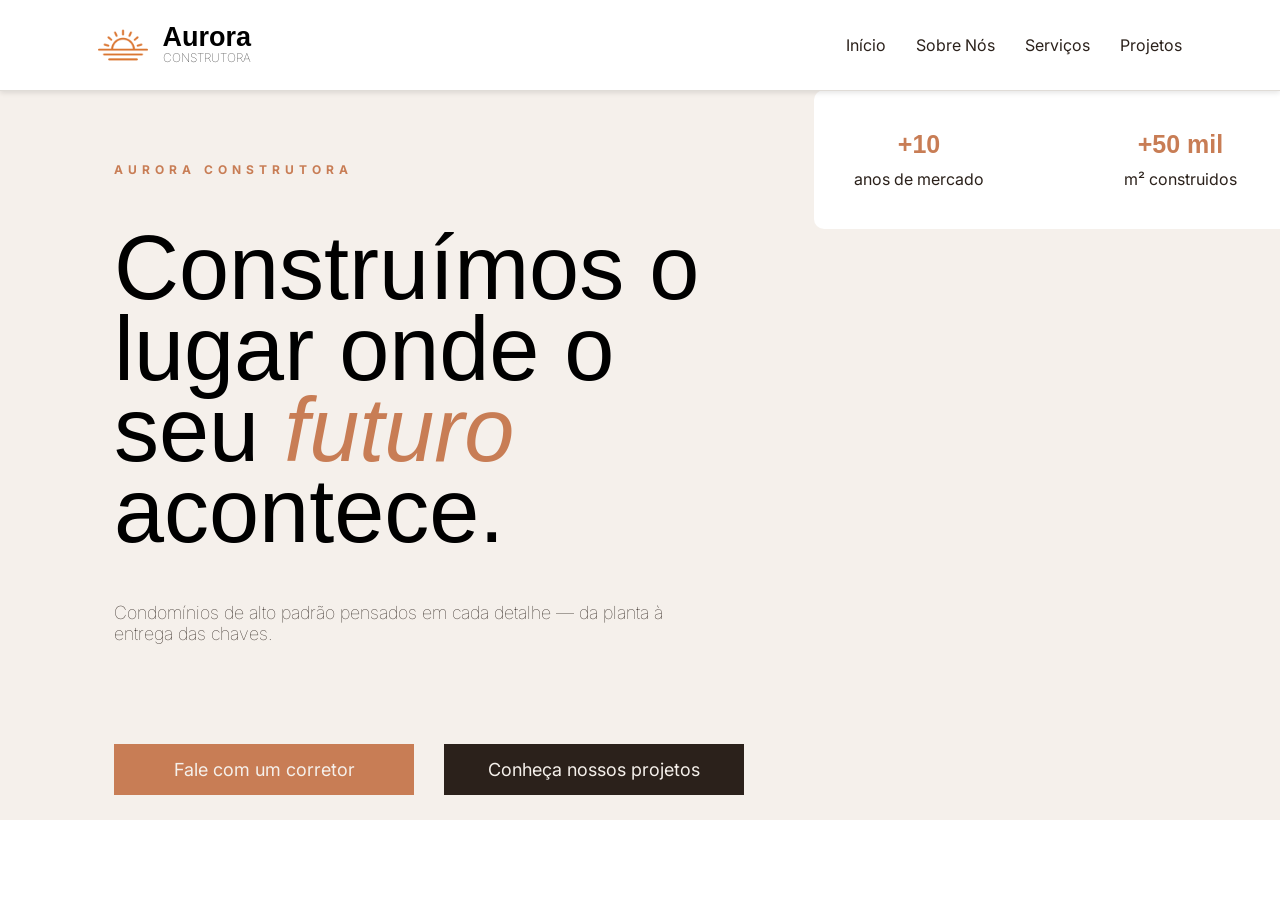
==== index.html @ 86f0eb33 "refazendo o site, o hero foi atualizado" ====
<!DOCTYPE html>
<html lang="pt-BR">
<head>
    <meta charset="UTF-8">
    <meta name="viewport" content="width=device-width, initial-scale=1.0">
    <link rel="preconnect" href="https://fonts.googleapis.com" />
    <link rel="preconnect" href="https://fonts.gstatic.com" crossorigin />
    <link href="https://fonts.googleapis.com/css2?family=Outfit:wght@300;400;500;600;700;800&family=Inter:wght@300;400;500;600&display=swap" rel="stylesheet" />
    <link rel="stylesheet" href="../style/index.css">
    <title>Aurora Construtora</title>
</head>
<body>
    <header>
        <div class="container">
            <div class="logo">
                <img src="../image/sunrise.png" alt="Logo da Aurora Construtora" />
                <h2 class="titulo-logo"> Aurora <br> <span class="construtora"> Construtora </span></h2>
            </div>
            <nav>
                <ul>
                    <li><a href="#hero">Início</a></li>
                    <li><a href="#sobre">Sobre Nós</a></li>
                    <li><a href="#servicos">Serviços</a></li>
                    <li><a href="#projetos">Projetos</a></li>
                </ul>
            </nav>
        </div>
    </header>
    
    <main>
        <section class="hero"  id="hero">
            <div class="container-conteudo">
                <div class="container-texto">
                    <small> aurora construtora </small>
                    <h1> Construímos o lugar onde o seu <span>futuro</span> acontece.</h1>
                    <p> Condomínios de alto padrão pensados em cada detalhe — da planta à entrega das chaves. </p>

                    <div class="container-bnts">
                        <button class="btn-contato"> <a href="#contato"> Fale com um corretor </a> </button>
                        <button class="btn-projetos"> <a href="#projetos"> Conheça nossos projetos </a></button>
                    </div>
                </div>
            </div>

            <div  class="container-img">
                <div class="foto-hero">
                    <img src="https://images.unsplash.com/photo-1745761320791-5ae142edee8c?w=1800&q=85&auto=format&fit=crop" alt="">
                </div>
                <div class="container-card"> 
                        <div class="card">
                            <h2> +10 </h2>
                            <p> anos de mercado</p>
                        </div>
                        <div class="card">
                            <h2> +50 mil </h2>
                            <p> m² construidos </p>
                        </div>
                        <div class="card">
                            <h2> 100% </h2>
                            <p> clientes satisfeitos </p>
                        </div>
                </div>
            </div>
        </section>

        
    </main>
</body>
</html>
---- style/index.css ----
/* const images = {
  hero: 'https://images.unsplash.com/photo-1745761320791-5ae142edee8c?w=1800&q=85&auto=format&fit=crop',
  about: 'https://images.unsplash.com/photo-1691425700585-c108acad6467?w=1000&q=85&auto=format&fit=crop',
  projectOne: 'https://images.unsplash.com/photo-1759671953272-a4719ca32266?w=1200&q=85&auto=format&fit=crop',
  projectTwo: 'https://images.unsplash.com/photo-1759355787121-eaef014a501d?w=1200&q=85&auto=format&fit=crop',
} */


:root{
    --bg-color: #FFFFFF;
    --light-brown: #F5F0EB;
    --contrast-color: #C87D55;
    --dark-brown: #2B211B;
    --gray-color: #E0DCD7;
    --font-playfair: 'Playfair Display', Georgia, sans-serif;
    --font-inter: 'Inter', Arial, sans-serif;
}

/* === Reset === */

 * {
    margin: 0;
    padding: 0;
    box-sizing: border-box;
}

html {
    scroll-behavior: smooth;
}

body {
    min-height: 100vh;
    background: var(--bg-color);
    overflow-x: hidden;
}

img {
    display: block;
    max-width: 100%;
}

button,
a {
    -webkit-tap-highlight-color: transparent;
}

/* Header */

header {
    position: fixed;
    top: 0;
    left: 0;
    width: 100%;
    z-index: 1000;
    padding: 10px;
    border-bottom: 1px solid var(--gray-color);
    background-color: var(--bg-color);
    box-shadow: 0px 2px 5px rgba(0, 0, 0, 0.1);
}

.container {
    display: flex;
    justify-content: space-around;
    align-items: center;
    max-width: 1200px;
    margin: 0 auto;
    padding: 10px;
    gap: 500px;
}

.logo {
    display: flex;
    gap: 15px;
    align-items: center;
    text-align: center;
    line-height: 0.6;
}

.titulo-logo {
    font-family: var(--font-playfair);
    font-size: 27px;
}

.construtora {
    text-transform: uppercase;
    font-weight: 100;
    font-size: 12px;
    font-family: var(--font-inter);
}

.logo img {
    height: 50px;
    filter: brightness(0) saturate(100%) invert(58%) sepia(21%) saturate(1915%) hue-rotate(338deg) brightness(91%) contrast(87%);
}

.container nav ul {
    display: flex;
    list-style: none;
    gap: 30px;
}

.container nav ul li a {
    text-decoration: none;
    color: var(--dark-brown);
    font-family: var(--font-inter);
    font-size: 16px;
    transition: color 0.3s ease;
}

.container nav ul li a:hover {
    color: var(--contrast-color);
}

/* === Seção: Hero === */

.hero{
    margin: 20px auto;
    max-height: 800px;
    padding: clamp(50px, 7vw, 90px) clamp(20px, 5vw, 70px);
    display: grid;
    grid-template-columns: repeat(2,1fr);
    background: var(--light-brown);
}

.container-conteudo{
    margin: 50px;
    padding: auto;
}

.container-texto small{
    text-transform: uppercase;
    color: #C87D55;
    font-family: var(--font-inter);
    letter-spacing: 5px;
    font-size: 12px;
    font-weight: bold;
}

.container-texto h1{
    font-family: var(--font-playfair);
    font-size: 90px;
    font-weight: lighter;
    line-height: 0.9;
    margin-top: 50px;
}

.container-texto span{
    color: var(--contrast-color);
    font-style: italic;
}

.container-texto p{
    font-family: var(--font-inter);
    color: #2B211B;
    font-size: 18px;
    font-weight: lighter;
    width: 600px;
    margin-top: 50px;
}

.container-bnts{
    margin-top: 100px;
    display: flex;
    gap: 30px;
}

.container-bnts a{
    text-decoration: none;
    color: var(--light-brown);
}

.container-bnts .btn-contato{
    background: var(--contrast-color);
    border: none;
    width: 300px;
    padding: 15px;
    font-family: var(--font-inter);
    font-size: 18px;
    transition: transform 0.3s ease, background 0.3s ease;
}

.container-bnts .btn-projetos{
    background: #2B211B;
    border: none;
    width: 300px;
    padding: 15px;
    font-family: var(--font-inter);
    font-size: 18px;
    transition: transform 0.3s ease, background 0.3s ease;
}

.btn-contato:hover,
.btn-projetos:hover{
    cursor: pointer;
    transform: translateY(-5px);
    background: #915a3d;
}

.foto-hero img{
    border-radius: 10px;
}

.container-card{
    position: relative;
    bottom: 20px;
    margin-left: 20px;
    display: flex;
    gap: 100px;
    padding: 20px;
    background: var(--bg-color);
    text-align: center;
    width: 800px;
    border-radius: 10px;
}

.container-card .card{
    padding: 20px;
}

.container-card .card h2{
    color: var(--contrast-color);
    font-family: var(--font-playfair);
    font-size: 25px;
}

.container-card .card p{
    color: var(--dark-brown);
    font-family: var(--font-inter);
    font-size: 16px;
    margin-top: 10px;
}
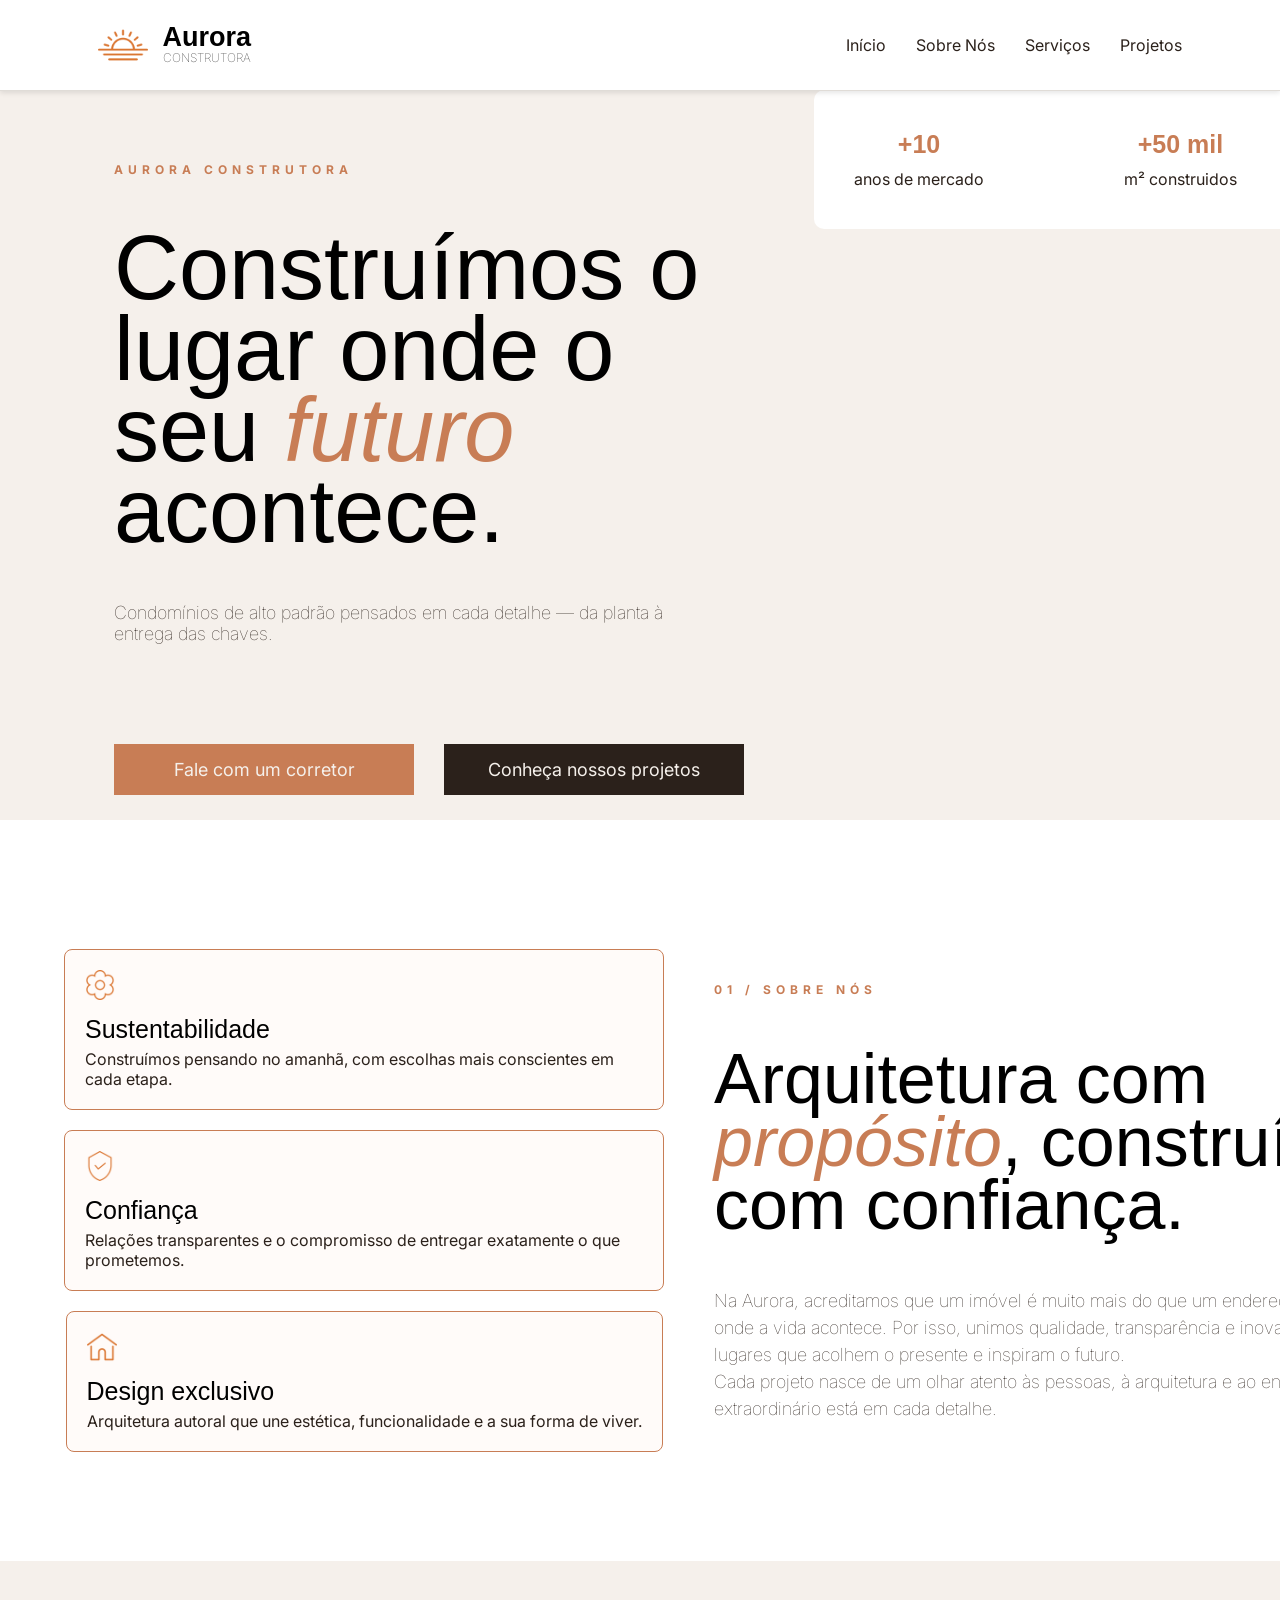
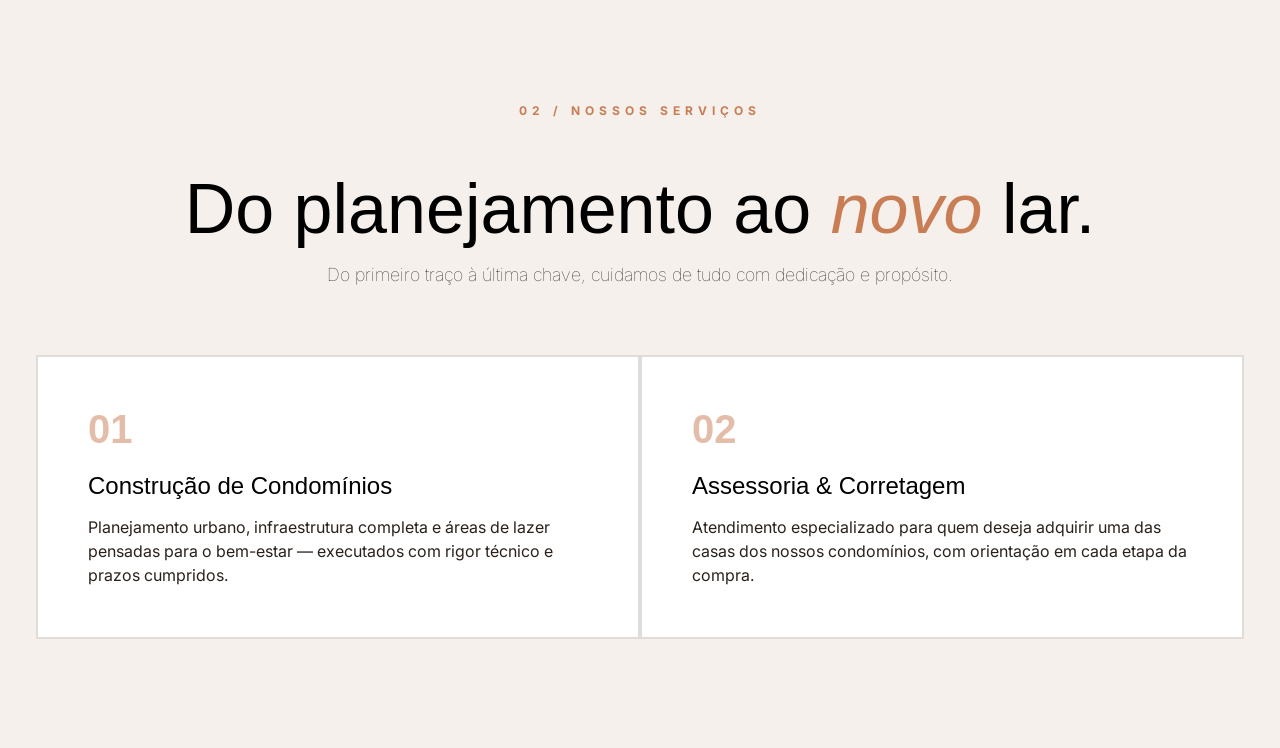
==== commit 63de8143: "sobre nós e nossos serviços finalizado" ====
--- a/index.html
+++ b/index.html
@@ -47,23 +47,75 @@
                     <img src="https://images.unsplash.com/photo-1745761320791-5ae142edee8c?w=1800&q=85&auto=format&fit=crop" alt="">
                 </div>
                 <div class="container-card"> 
-                        <div class="card">
+                        <article class="card">
                             <h2> +10 </h2>
                             <p> anos de mercado</p>
-                        </div>
-                        <div class="card">
+                        </article>
+                        <article class="card">
                             <h2> +50 mil </h2>
                             <p> m² construidos </p>
-                        </div>
-                        <div class="card">
+                        </article>
+                        <article class="card">
                             <h2> 100% </h2>
                             <p> clientes satisfeitos </p>
-                        </div>
+                        </article>
                 </div>
             </div>
         </section>
 
-        
+        <section class="sobre" id="sobre">
+                <div class="container-valores">
+                    <article class="valor">
+                        <img src="./image/flower.png" alt="Icone de Folha">
+                        <h1> Sustentabilidade </h1>
+                        <p> Construímos pensando no amanhã, com escolhas mais conscientes em cada etapa. </p>
+                    </article>
+                    <article class="valor">
+                        <img src="./image/security.png" alt="Icone de Escudo de segurança">
+                        <h1> Confiança </h1>
+                        <p> Relações transparentes e o compromisso de entregar exatamente o que prometemos. </p>
+                    </article>
+                    <article class="valor">
+                        <img src="./image/home.png" alt="Icone de Casa">
+                        <h1> Design exclusivo </h1>
+                        <p> Arquitetura autoral que une estética, funcionalidade e a sua forma de viver. </p>
+                    </article>
+                </div>
+
+                <div class="container-texto1">
+                    <small> 01 / Sobre nós </small>
+                    <h1> Arquitetura com <span> propósito</span>, construída com confiança. </h1>
+                    <p> Na Aurora, acreditamos que um imóvel é muito mais do que um endereço. É o cenário onde a vida acontece. Por isso, unimos qualidade, transparência e inovação para criar lugares que acolhem o presente e inspiram o futuro.
+                    <br>
+                    Cada projeto nasce de um olhar atento às pessoas, à arquitetura e ao entorno. Porque o extraordinário está em cada detalhe.</p>
+                </div>
+        </section>
+
+        <section class="servicos" id="servicos">
+            <div class="container-texto2">
+                <small> 02 / Nossos Serviços </small>
+                <h1> Do planejamento ao <span>novo</span> lar. </h1>
+                <p> Do primeiro traço à última chave, cuidamos de tudo com dedicação e propósito. </p>
+            </div>
+
+            <div class="container-servicos">
+                    <article class="servico">
+                        <h1> 01 </h1>
+                        <h2> Construção de Condomínios </h2>
+                        <p> Planejamento urbano, infraestrutura completa e áreas de lazer pensadas para o bem-estar — executados com rigor técnico e prazos cumpridos. </p>
+                    </article>
+                    <article class="servico">
+                        <h1> 02 </h1>
+                        <h2> Assessoria & Corretagem </h2>
+                        <p> Atendimento especializado para quem deseja adquirir uma das casas dos nossos condomínios, com orientação em cada etapa da compra. </p>
+                    </article>
+                </div>
+        </section>
+
+        <section class="projetos" id="projetos">
+            
+
+        </section>
     </main>
 </body>
 </html>
--- a/style/index.css
+++ b/style/index.css
@@ -228,4 +228,172 @@
     font-family: var(--font-inter);
     font-size: 16px;
     margin-top: 10px;
+}
+
+/* === Seção: Sobre nós === */
+
+.sobre{
+    margin: 0px auto;
+    max-height: 800px;
+    padding: clamp(50px, 7vw, 90px) clamp(20px, 5vw, 70px);
+    display: grid;
+    grid-template-columns: repeat(2,1fr);
+    background: var(--bg-color);
+}
+
+.container-valores{
+    display: flex;
+    flex-direction: column;
+    gap: 20px;
+    width: 600px;
+    align-items: center;
+    margin: auto;
+}
+
+.container-valores img{
+    width: 30px;
+    height: auto;
+    margin-bottom: 15px;
+    filter: brightness(0) saturate(100%) invert(58%) sepia(21%) saturate(1915%) hue-rotate(338deg) brightness(91%) contrast(87%);
+}
+
+.container-valores .valor{
+    background: #fffbf9;
+    border: 1px solid var(--contrast-color);
+    padding: 20px;
+    border-radius: 8px;
+    transition: transform 0.3s ease, box-shadow 0.3s ease;
+}
+
+.valor h1{
+    font-family: var(--font-playfair);
+    font-weight: lighter;
+    font-size: 25px;
+}
+
+.valor p{
+    font-family: var(--font-inter);
+    color: #2B211B;
+    margin-top: 5px;
+}
+
+.valor:hover{
+    cursor: pointer;
+    transform: translateX(5px);
+    box-shadow: 0px 2px 10px rgba(0, 0, 0, 0.1);
+}
+
+.container-texto1{
+    margin: 50px;
+    padding: auto;
+}
+
+.container-texto1 small{
+    text-transform: uppercase;
+    color: #C87D55;
+    font-family: var(--font-inter);
+    letter-spacing: 5px;
+    font-size: 12px;
+    font-weight: bold;
+}
+
+.container-texto1 h1{
+    font-family: var(--font-playfair);
+    font-size: 70px;
+    font-weight: lighter;
+    line-height: 0.9;
+    margin-top: 50px;
+}
+
+.container-texto1 span{
+    color: var(--contrast-color);
+    font-style: italic;
+}
+
+.container-texto1 p{
+    font-family: var(--font-inter);
+    color: #2B211B;
+    font-size: 18px;
+    font-weight: lighter;
+    width: 700px;
+    margin-top: 50px;
+    line-height: 1.5;
+}
+
+/* === Seção: Nossos Serviços === */
+
+.servicos{
+    margin: 0px auto;
+    max-height: 800px;
+    padding: clamp(50px, 7vw, 90px) clamp(20px, 5vw, 70px);
+    background: var(--light-brown);
+}
+
+.container-texto2{
+    margin: 50px;
+    padding: auto;
+    text-align: center;
+}
+
+.container-texto2 small{
+    text-transform: uppercase;
+    color: #C87D55;
+    font-family: var(--font-inter);
+    letter-spacing: 5px;
+    font-size: 12px;
+    font-weight: bold;
+}
+
+.container-texto2 h1{
+    font-family: var(--font-playfair);
+    font-size: 70px;
+    font-weight: lighter;
+    margin-top: 50px;
+}
+
+.container-texto2 span{
+    color: var(--contrast-color);
+    font-style: italic;
+}
+
+.container-texto2 p{
+    font-family: var(--font-inter);
+    color: #2B211B;
+    font-size: 18px;
+    font-weight: lighter;
+    margin-top: 15px;
+}
+
+.container-servicos{
+    padding: 20px;
+    display: flex;
+    justify-content: center;
+}
+
+.servico{
+    background: var(--bg-color);
+    padding: 50px;
+    border: 2px solid var(--gray-color);
+    width: 700px;
+}
+
+.servico h1{
+    font-family: var(--font-playfair);
+    color: #C87D55;
+    opacity: 0.5;
+    margin-bottom: 20px;
+    font-size: 40px;
+}
+
+.servico h2{
+    font-family: var(--font-playfair);
+    font-weight: lighter;
+    margin-bottom: 15px;
+}
+
+.servico p{
+    font-family: var(--font-inter);
+    color: #2B211B;
+    width: 500px;
+    line-height: 1.5;
 }
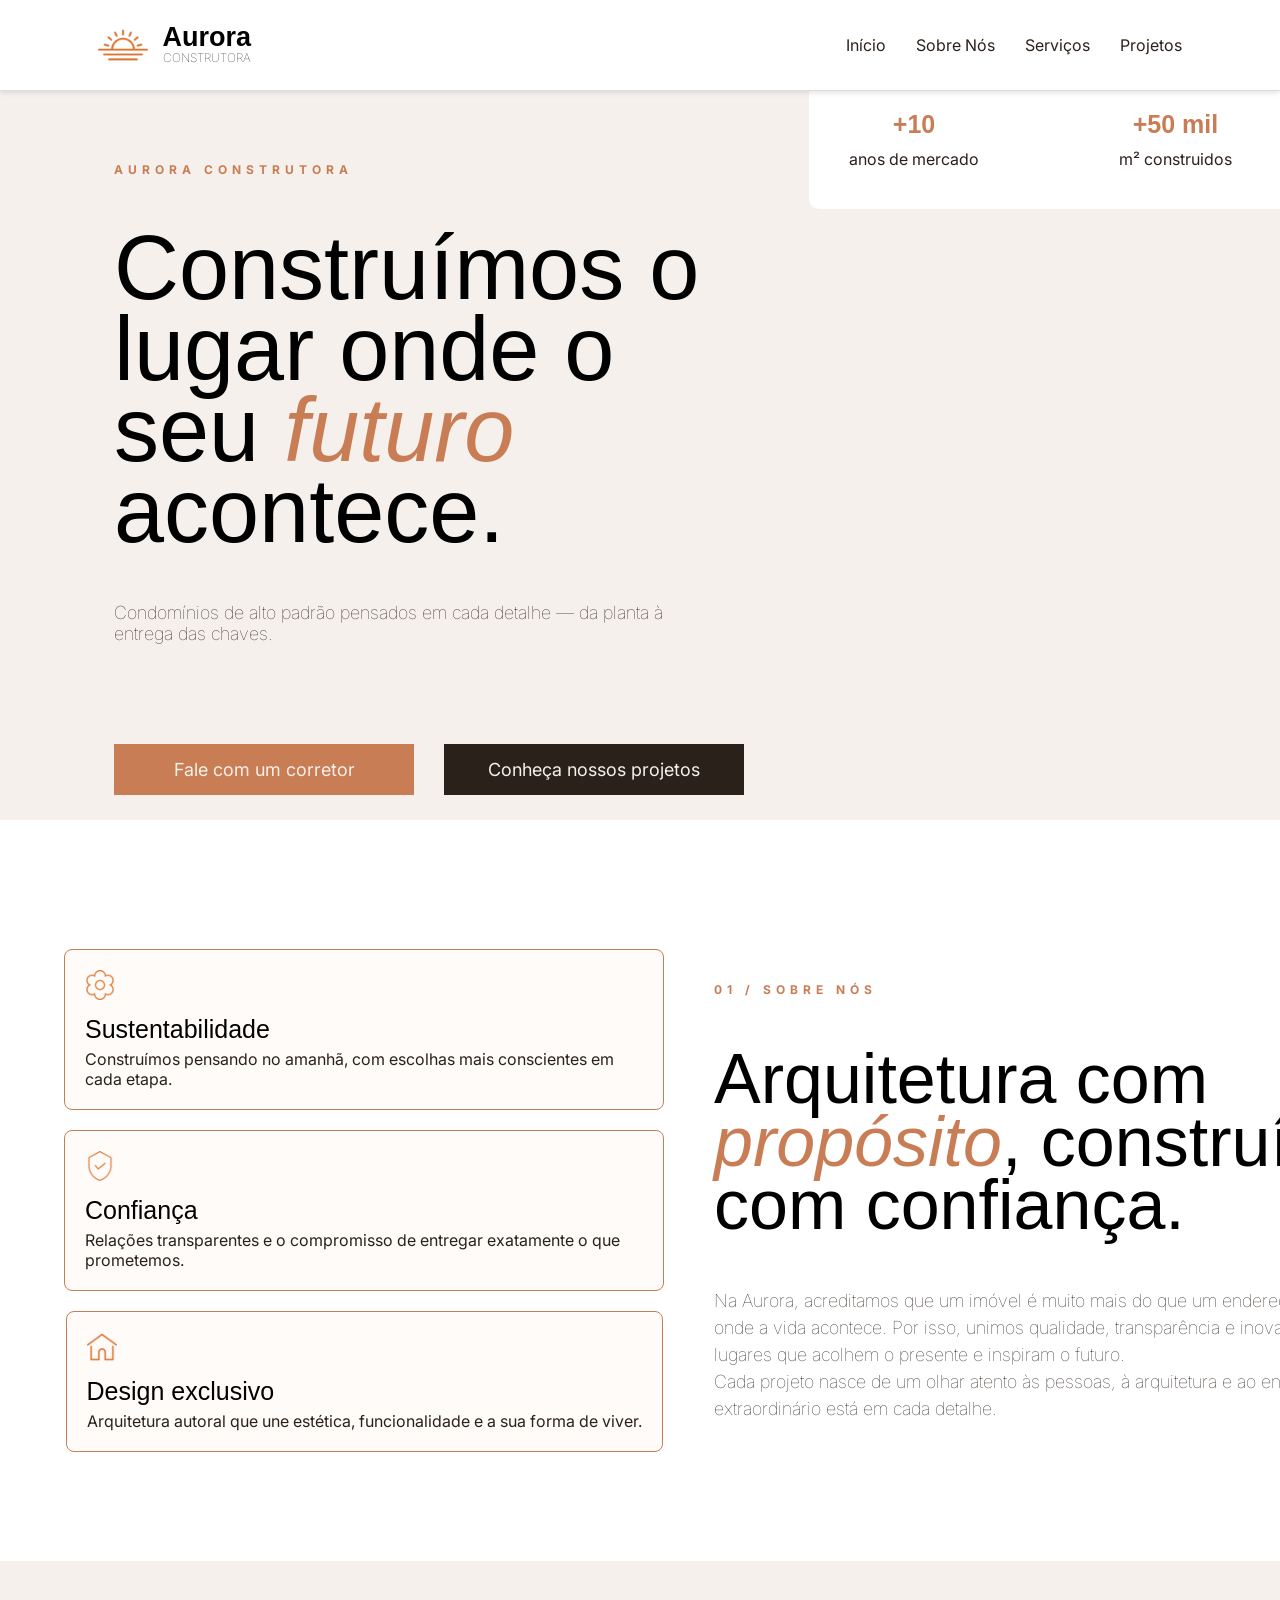
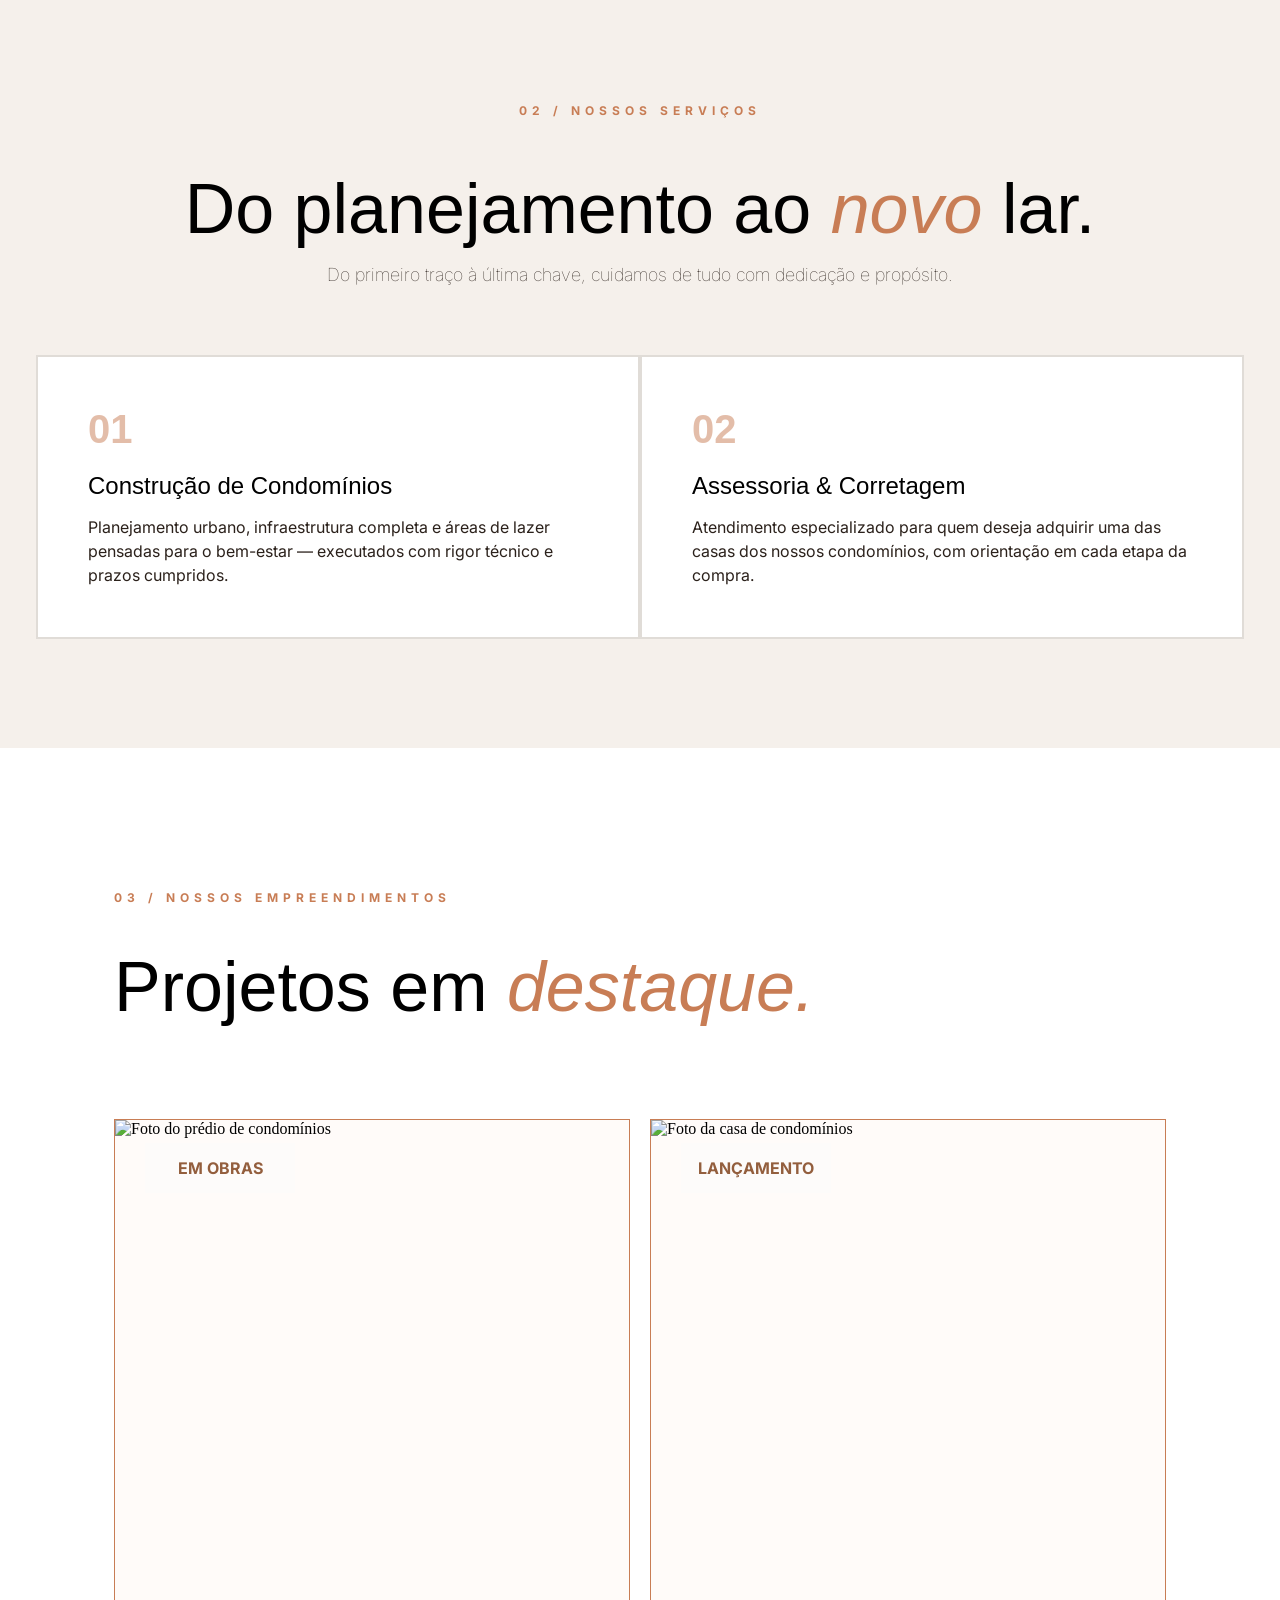
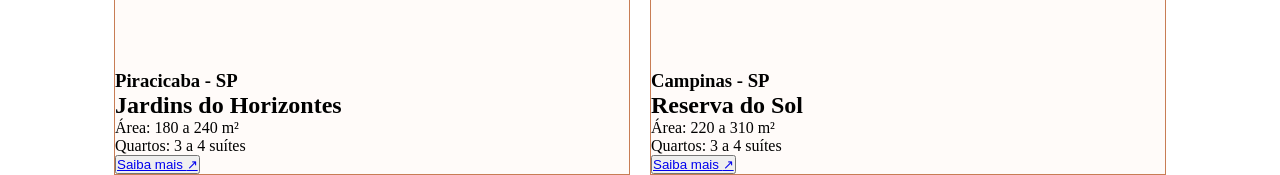
==== commit b67cf600: "começando a estilização dos cards" ====
--- a/index.html
+++ b/index.html
@@ -113,8 +113,35 @@
         </section>
 
         <section class="projetos" id="projetos">
-            
+            <div class="container-texto3">
+                <small> 03 / Nossos Empreendimentos </small>
+                <h1> Projetos em <span>destaque.</span></h1>
+            </div>
 
+            <div class="container-projetos">
+                    <article class="projeto">
+                        <img src="https://images.unsplash.com/photo-1759671953272-a4719ca32266?w=1200&q=85&auto=format&fit=crop" alt="Foto do prédio de condomínios">
+                        <small> em obras </small>
+                        <div class="projeto-infos">
+                            <h1> Piracicaba - SP </h1>
+                            <h2> Jardins do Horizontes </h2>
+                            <p> Área: 180 a 240 m² </p>
+                            <p> Quartos: 3 a 4 suítes </p>
+                            <button> <a href="#"> Saiba mais <span> ↗ </span></a> </button>
+                        </div>
+                    </article>
+                    <article class="projeto">
+                        <img src="https://images.unsplash.com/photo-1759355787121-eaef014a501d?w=1200&q=85&auto=format&fit=crop" alt="Foto da casa de condomínios">
+                        <small> lançamento </small>
+                        <div class="projeto-infos">
+                            <h1> Campinas - SP </h1>
+                            <h2> Reserva do Sol </h2>
+                            <p> Área: 220 a 310 m² </p>
+                            <p> Quartos: 3 a 4 suítes </p>
+                            <button> <a href="#"> Saiba mais <span> ↗ </span></a> </button>
+                        </div>
+                    </article>
+                </div>
         </section>
     </main>
 </body>
--- a/style/index.css
+++ b/style/index.css
@@ -1,10 +1,3 @@
-/* const images = {
-  hero: 'https://images.unsplash.com/photo-1745761320791-5ae142edee8c?w=1800&q=85&auto=format&fit=crop',
-  about: 'https://images.unsplash.com/photo-1691425700585-c108acad6467?w=1000&q=85&auto=format&fit=crop',
-  projectOne: 'https://images.unsplash.com/photo-1759671953272-a4719ca32266?w=1200&q=85&auto=format&fit=crop',
-  projectTwo: 'https://images.unsplash.com/photo-1759355787121-eaef014a501d?w=1200&q=85&auto=format&fit=crop',
-} */
-
 
 :root{
     --bg-color: #FFFFFF;
@@ -202,8 +195,8 @@
 
 .container-card{
     position: relative;
-    bottom: 20px;
-    margin-left: 20px;
+    bottom: 40px;
+    margin-left: 15px;
     display: flex;
     gap: 100px;
     padding: 20px;
@@ -396,4 +389,83 @@
     color: #2B211B;
     width: 500px;
     line-height: 1.5;
+}
+
+/* ==== Seção: Nossos Projetos ==== */
+.projetos{
+    margin: 0px auto;
+    max-height: 800px;
+    padding: clamp(50px, 7vw, 90px) clamp(20px, 5vw, 70px);
+    background: var(--bg-color);
+}
+
+.container-texto3{
+    margin: 50px;
+    padding: auto;
+}
+
+.container-texto3 small{
+    text-transform: uppercase;
+    color: #C87D55;
+    font-family: var(--font-inter);
+    letter-spacing: 5px;
+    font-size: 12px;
+    font-weight: bold;
+}
+
+.container-texto3 h1{
+    font-family: var(--font-playfair);
+    font-size: 70px;
+    font-weight: lighter;
+    line-height: 0.9;
+    margin-top: 50px;
+}
+
+.container-texto3 span{
+    color: var(--contrast-color);
+    font-style: italic;
+}
+
+.container-projetos{
+    display: flex;
+    gap: 20px;
+    margin: 100px 50px;
+}
+
+.container-projetos .projeto{
+    position: relative;
+    width: 100%;
+    background-color: #fffbf9;
+    border: 1px solid var(--contrast-color);
+    display: flex;
+    flex-direction: column;
+    transition: 0.3s ease;
+}
+
+.projeto:hover{
+    cursor: pointer;
+    transform: translateY(-8px);
+    box-shadow: 0 4px 15px rgb(0 0 0 / 10%);
+}
+
+.projeto small{
+    position: relative;
+    bottom: 73%;
+    margin-left: 30px;
+    text-transform: uppercase;
+    font-family: var(--font-inter);
+    font-size: 16px;
+    font-weight: bold;
+    letter-spacing: 2;
+    background: #FDFBFA;
+    color: #935E3D;
+    padding: 15px;
+    width: 150px;
+    text-align: center;
+}
+
+.projeto img{
+    width: 100%;
+    height: 500px;
+    object-fit: cover;
 }
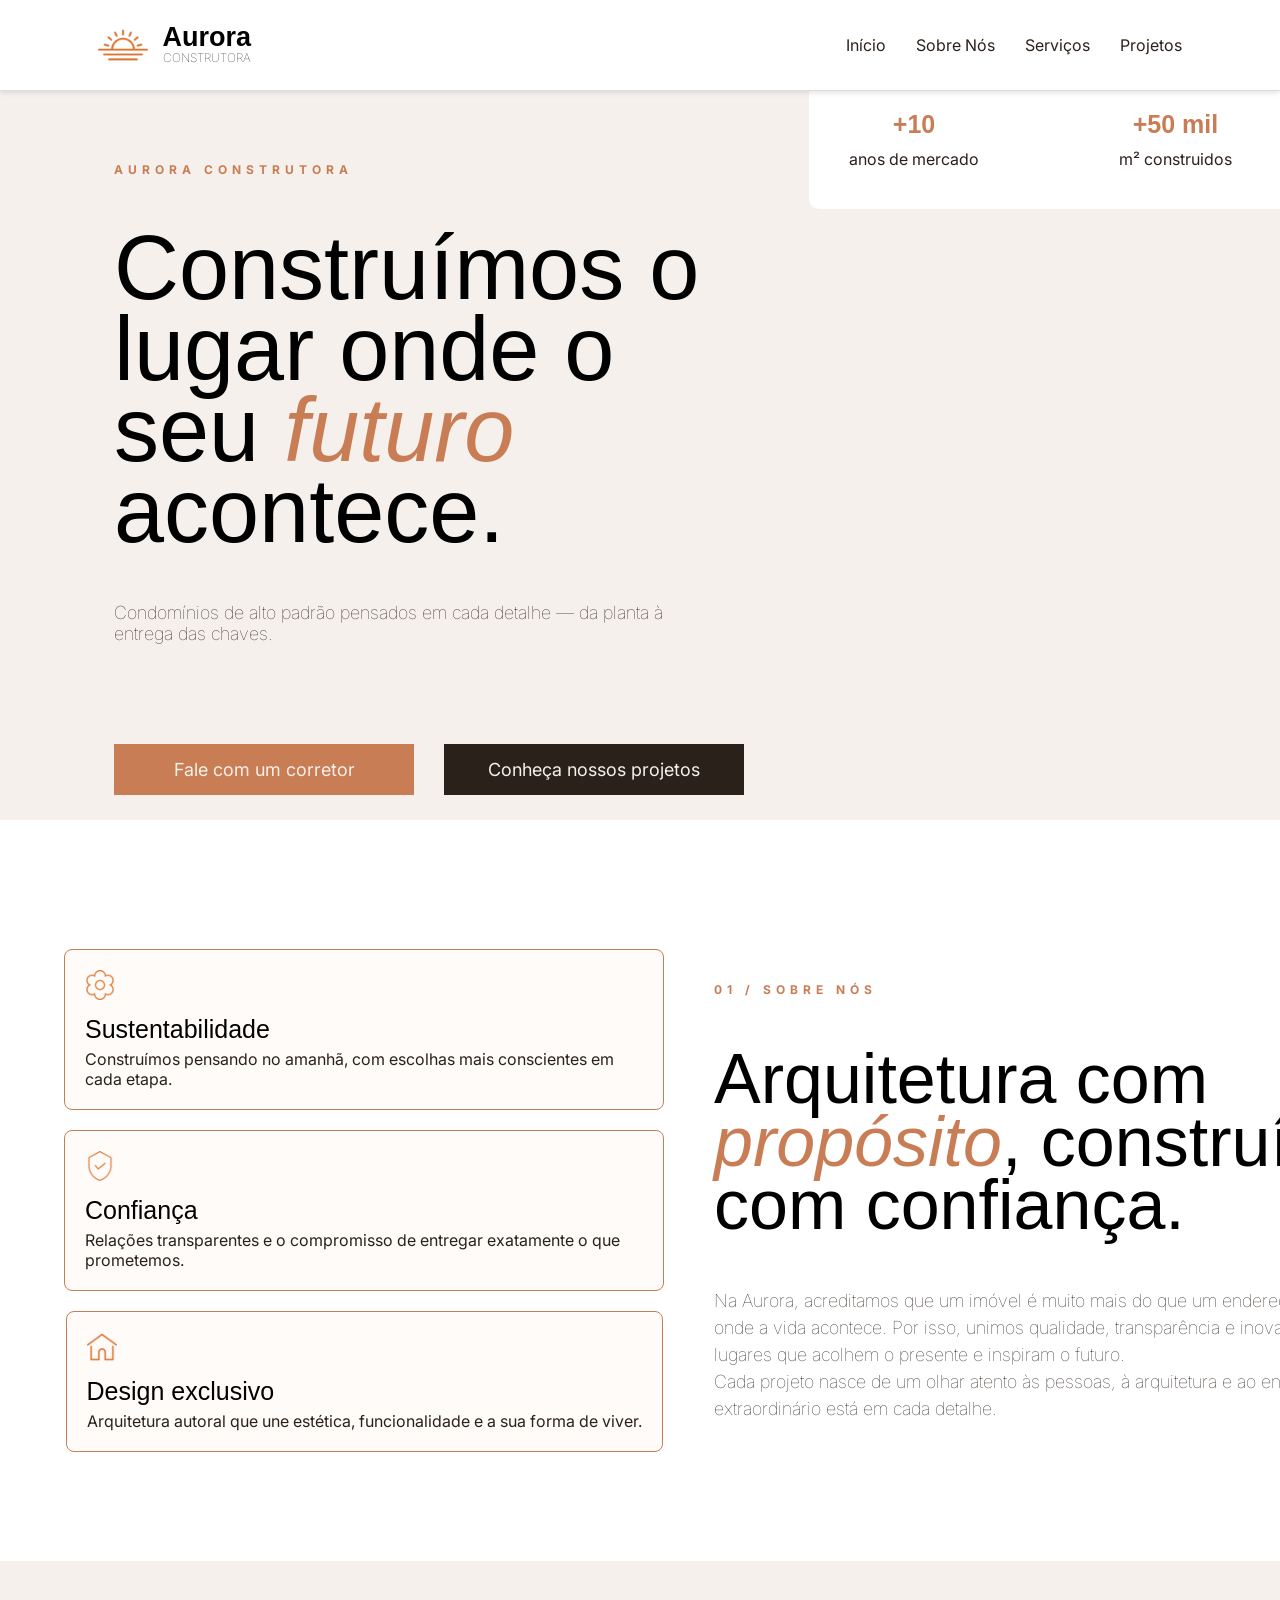
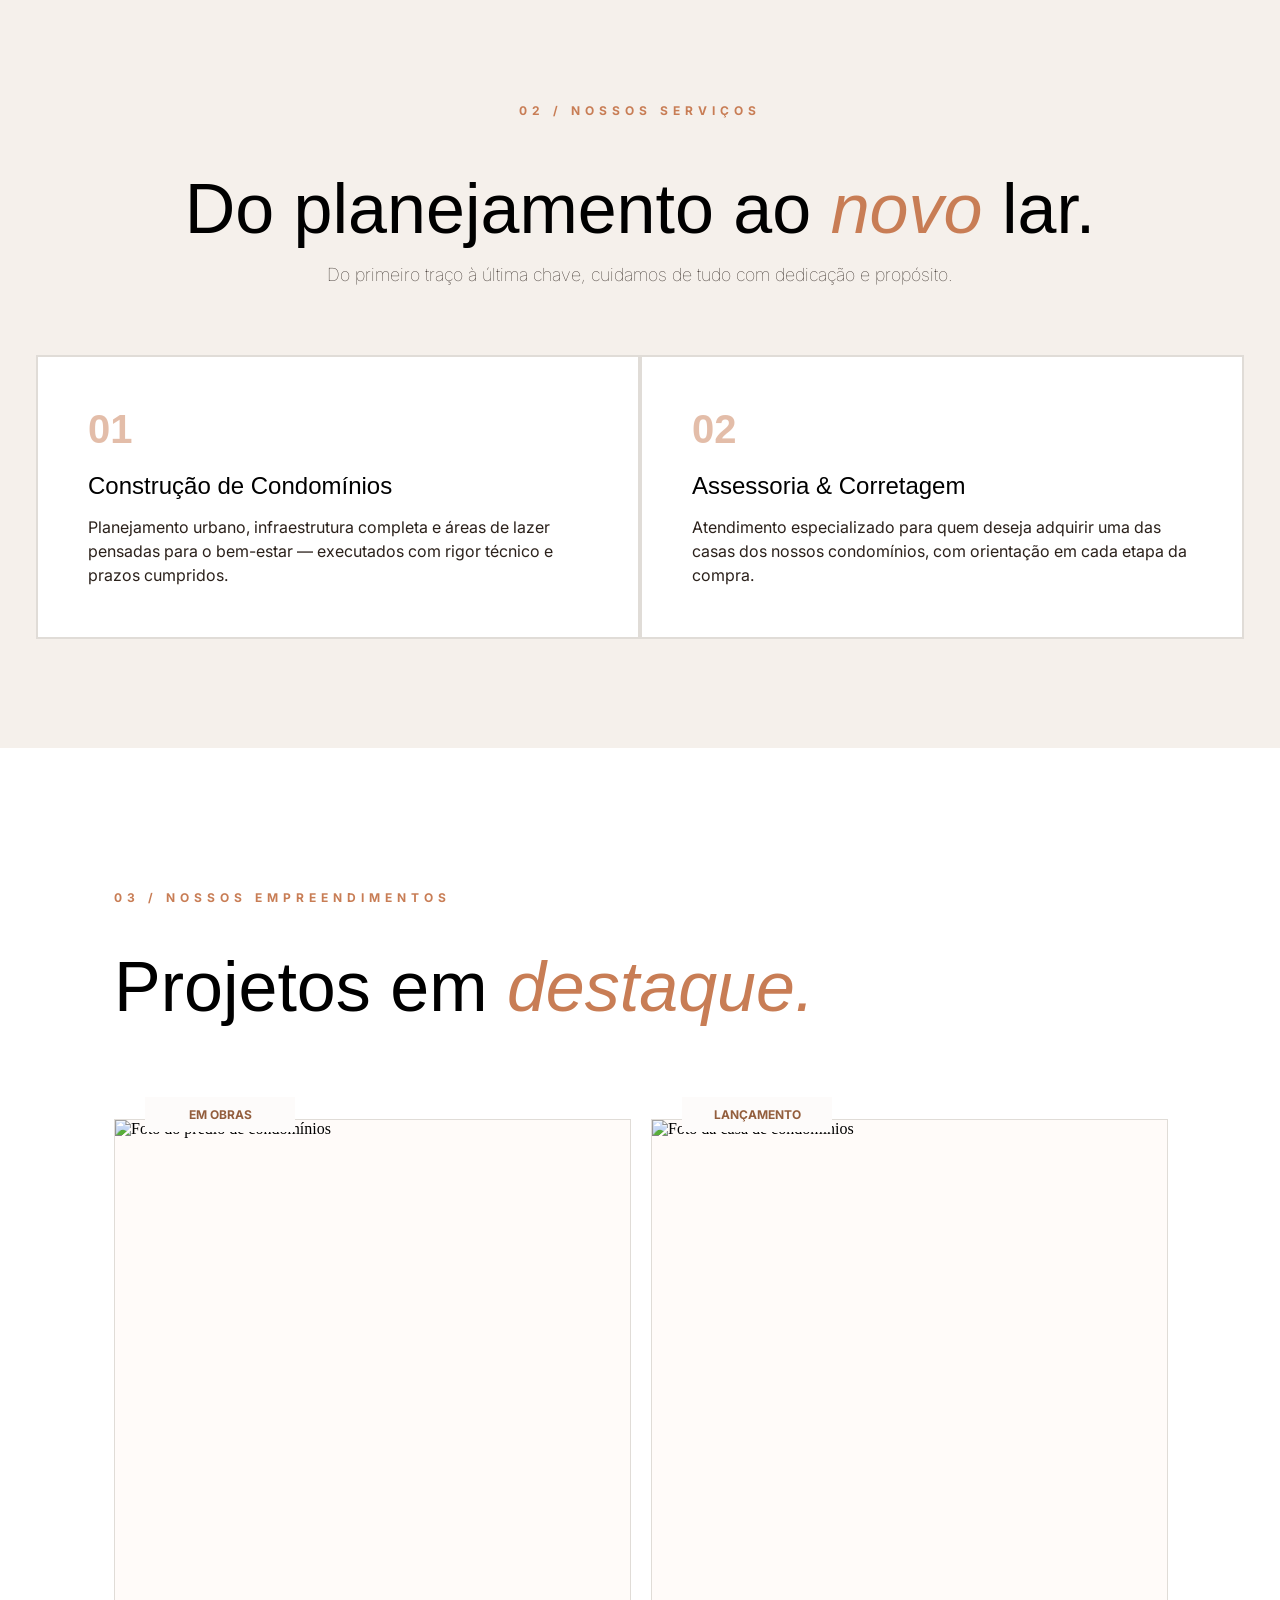
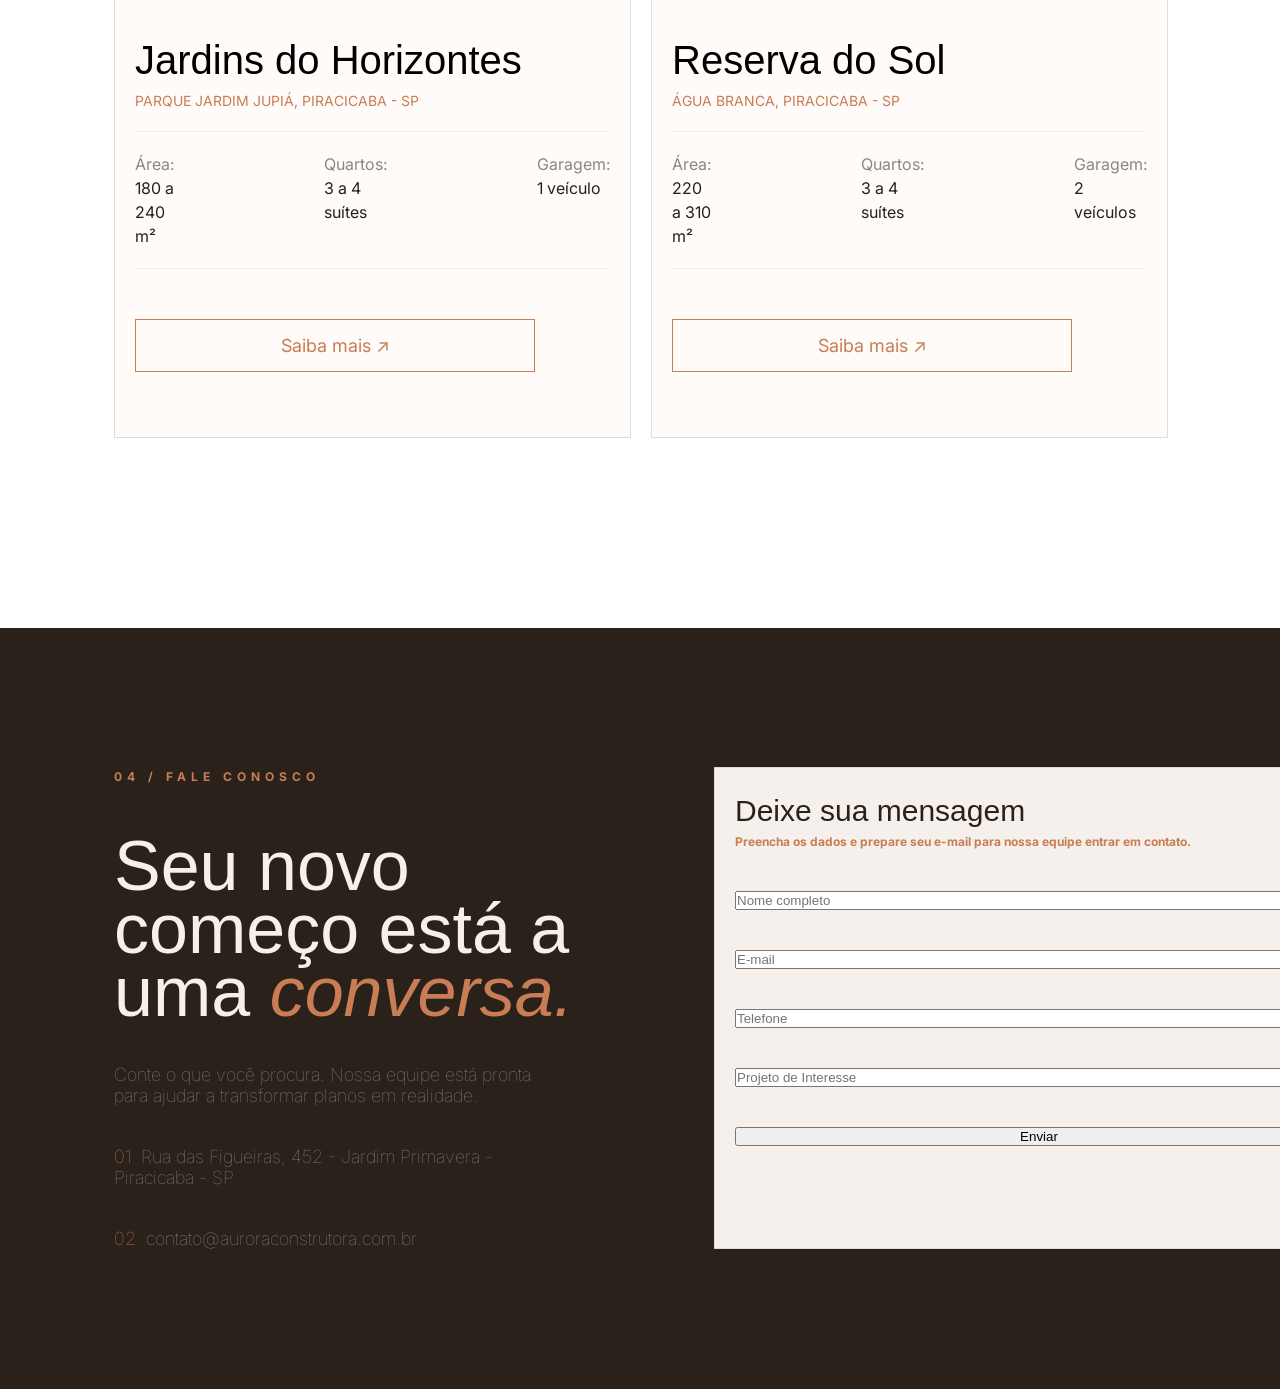
==== commit e26423c0: "finalizei a parte de projetos e fiz o 'entre em contato', só falta terminar de estilizar o form" ====
--- a/index.html
+++ b/index.html
@@ -120,29 +120,68 @@
 
             <div class="container-projetos">
                     <article class="projeto">
-                        <img src="https://images.unsplash.com/photo-1759671953272-a4719ca32266?w=1200&q=85&auto=format&fit=crop" alt="Foto do prédio de condomínios">
+                        <img src="https://images.unsplash.com/photo-1759671953272-a4719ca32266?w=1200&q=85&auto=format&fit=crop" alt="Foto do prédio de condomínios" loading="lazy">
                         <small> em obras </small>
                         <div class="projeto-infos">
-                            <h1> Piracicaba - SP </h1>
-                            <h2> Jardins do Horizontes </h2>
-                            <p> Área: 180 a 240 m² </p>
-                            <p> Quartos: 3 a 4 suítes </p>
-                            <button> <a href="#"> Saiba mais <span> ↗ </span></a> </button>
+                            <h1> Jardins do Horizontes </h1>
+                            <h2> Parque Jardim Jupiá, Piracicaba - SP </h2>
+                            <div class="projeto-metricas">
+                                <p> <span> Área: </span> 180 a 240 m² </p>
+                                <p> <span> Quartos: </span> 3 a 4 suítes </p>
+                                <p> <span> Garagem:</span> 1 veículo</p>
+                            </div>
+                            <button class="btn-saiba-mais"> <a href="#"> Saiba mais <span> ↗ </span></a> </button>
                         </div>
                     </article>
                     <article class="projeto">
                         <img src="https://images.unsplash.com/photo-1759355787121-eaef014a501d?w=1200&q=85&auto=format&fit=crop" alt="Foto da casa de condomínios">
                         <small> lançamento </small>
                         <div class="projeto-infos">
-                            <h1> Campinas - SP </h1>
-                            <h2> Reserva do Sol </h2>
-                            <p> Área: 220 a 310 m² </p>
-                            <p> Quartos: 3 a 4 suítes </p>
-                            <button> <a href="#"> Saiba mais <span> ↗ </span></a> </button>
+                            <h1> Reserva do Sol </h1>
+                            <h2> Água Branca, Piracicaba - SP </h2>
+                            <div class="projeto-metricas">
+                                <p> <span> Área: </span> 220 a 310 m² </p>
+                                <p> <span> Quartos: </span> 3 a 4 suítes </p>
+                                <p> <span> Garagem: </span> 2 veículos </p>
+                            </div>
+                            <button class="btn-saiba-mais"> <a href="#"> Saiba mais <span> ↗ </span></a> </button>
                         </div>
                     </article>
                 </div>
         </section>
+
+        <section class="contato" id="contato">
+            <div class="container-texto4">
+                <small> 04 / Fale conosco </small>
+                <h1> Seu novo começo está a uma <span><i>conversa.</i></span></h1>
+                <p> Conte o que você procura. Nossa equipe está pronta para ajudar a transformar planos em realidade. </p>
+                <p> <span> 01 </span> Rua das Figueiras, 452 - Jardim Primavera - Piracicaba - SP</p>
+                <p> <span> 02 </span> contato@auroraconstrutora.com.br </p>
+            </div>
+
+            <div class="container-form">
+                <div class="texto">
+                    <h2> Deixe sua mensagem </h2>
+                    <p> Preencha os dados e prepare seu e-mail para nossa equipe entrar em contato.</p>
+                </div>
+                <form action="/salvar" method="post">
+                    <input type="text" placeholder="Nome completo" id="nome" name="nome" autocomplete="nome" required>
+
+                    <input type="email" placeholder="E-mail" id="email" name="email" autocomplete="email" required>
+
+                    <input type="tel" id="telefone" name="telefone" autocomplete="tel" placeholder="Telefone" pattern="^\(\d{2}\)\s?\d{5}-\d{4}$" required >
+
+                    <input list="projetos" id="projetos" name="projetos" placeholder="Projeto de Interesse">
+                    <datalist id="projetos">
+                        <option value="Jardins do Horizonte">
+                        <option value="Reserva do Sol">
+                    </datalist>
+
+                    <button class="btn-enviar" type="submit" onclick="mostrarMensagem()">Enviar</button>
+                </form>
+            </div>
+
+        </section>
     </main>
 </body>
 </html>
--- a/style/index.css
+++ b/style/index.css
@@ -35,6 +35,11 @@
 button,
 a {
     -webkit-tap-highlight-color: transparent;
+}
+
+a{
+    text-decoration: none;
+    color: var(--light-brown);
 }
 
 /* Header */
@@ -93,7 +98,6 @@
 }
 
 .container nav ul li a {
-    text-decoration: none;
     color: var(--dark-brown);
     font-family: var(--font-inter);
     font-size: 16px;
@@ -157,11 +161,6 @@
     gap: 30px;
 }
 
-.container-bnts a{
-    text-decoration: none;
-    color: var(--light-brown);
-}
-
 .container-bnts .btn-contato{
     background: var(--contrast-color);
     border: none;
@@ -179,7 +178,7 @@
     padding: 15px;
     font-family: var(--font-inter);
     font-size: 18px;
-    transition: transform 0.3s ease, background 0.3s ease;
+    transition: transform 0.3s ease, background 0.3s ease, box-shadow 0.3s ease;
 }
 
 .btn-contato:hover,
@@ -187,6 +186,7 @@
     cursor: pointer;
     transform: translateY(-5px);
     background: #915a3d;
+    box-shadow: 0 6px 14px rgba(219, 158, 112, 0.3);
 }
 
 .foto-hero img{
@@ -394,7 +394,7 @@
 /* ==== Seção: Nossos Projetos ==== */
 .projetos{
     margin: 0px auto;
-    max-height: 800px;
+    max-height: 1500px;
     padding: clamp(50px, 7vw, 90px) clamp(20px, 5vw, 70px);
     background: var(--bg-color);
 }
@@ -436,7 +436,7 @@
     position: relative;
     width: 100%;
     background-color: #fffbf9;
-    border: 1px solid var(--contrast-color);
+    border: 1px solid var(--gray-color);
     display: flex;
     flex-direction: column;
     transition: 0.3s ease;
@@ -450,16 +450,16 @@
 
 .projeto small{
     position: relative;
-    bottom: 73%;
+    bottom: 57%;
     margin-left: 30px;
     text-transform: uppercase;
     font-family: var(--font-inter);
-    font-size: 16px;
+    font-size: 12px;
     font-weight: bold;
     letter-spacing: 2;
     background: #FDFBFA;
     color: #935E3D;
-    padding: 15px;
+    padding: 10px;
     width: 150px;
     text-align: center;
 }
@@ -468,4 +468,154 @@
     width: 100%;
     height: 500px;
     object-fit: cover;
+}
+
+.projeto-infos{
+    position: relative;
+    bottom: 45px;
+    padding: 20px;
+    line-height: 1.5;
+}
+
+.projeto-infos h2{
+    text-transform: uppercase;
+    color: var(--contrast-color);
+    font-family: var(--font-inter);
+    font-size: 14px;
+    font-weight: 400;
+    border-bottom: 1px solid var(--light-brown);
+    padding-bottom: 20px;
+    margin-bottom: 20px;
+}
+
+.projeto-infos h1{
+    font-family: var(--font-playfair);
+    font-size: 40px;
+    font-weight: 400;
+}
+
+.projeto-metricas{
+    display: flex;
+    justify-content: center;
+    gap: 150px;
+    border-bottom: 1px solid var(--light-brown);
+    padding-bottom: 20px;
+}
+
+.projeto-metricas p{
+    font-family: var(--font-inter);
+    color: #222;
+
+}
+
+.projeto-metricas span{
+    color: #888;
+}
+
+.btn-saiba-mais{
+    margin-top: 50px;
+    padding: 15px;
+    width: 400px;
+    border: 1px solid var(--contrast-color);
+    background: #fffbf9;
+    font-family: var(--font-inter);
+    font-size: 18px;
+    transition: background 0.3s ease, transform 0.3s ease, box-shadow 0.3s ease;
+}
+
+.btn-saiba-mais a{
+    color: var(--contrast-color);
+}
+
+.btn-saiba-mais:hover a{
+    color: var(--light-brown);
+}
+
+.btn-saiba-mais:hover{
+    cursor: pointer;
+    transform: translateY(-8px);
+    background: var(--contrast-color);
+    box-shadow: 0 6px 14px rgba(219, 158, 112, 0.3);
+}
+
+/* ==== Seção: Contato ==== */
+
+.contato{
+    display: grid;
+    grid-template-columns: repeat(2,1fr);
+    margin: 0px auto;
+    max-height: 800px;
+    padding: clamp(50px, 7vw, 90px) clamp(20px, 5vw, 70px);
+    background: var(--dark-brown);
+}
+
+.container-texto4{
+    margin: 50px;
+    padding: auto;
+}
+
+.container-texto4 small{
+    text-transform: uppercase;
+    color: #C87D55;
+    font-family: var(--font-inter);
+    letter-spacing: 5px;
+    font-size: 12px;
+    font-weight: bold;
+}
+
+.container-texto4 h1{
+    font-family: var(--font-playfair);
+    color: var(--light-brown);
+    width: 500px;
+    font-size: 70px;
+    font-weight: lighter;
+    line-height: 0.9;
+    margin-top: 50px;
+}
+
+.container-texto4 span{
+    color: var(--contrast-color);
+    margin-right: 5px;
+}
+
+.container-texto4 p{
+    font-family: var(--font-inter);
+    color: #888;
+    width: 450px;
+    font-size: 18px;
+    font-weight: lighter;
+    margin-top: 40px;
+}
+
+.container-form{
+    margin: 50px;
+    background: var(--light-brown);
+    border: 1px solid var(--gray-color);
+    padding: 20px;
+    width: 650px;
+}
+
+.container-form .texto{
+    margin-bottom: 40px;
+    line-height: 1.5;
+}
+
+.container-form .texto h2{
+    font-family: var(--font-playfair);
+    color: var(--dark-brown);
+    font-weight: 400;
+    font-size: 30px;
+}
+
+.container-form .texto p{
+    font-family: var(--font-inter);
+    font-size: 12px;
+    font-weight: bold;
+    color:var(--contrast-color);
+}
+
+.container-form form{
+    display: flex;
+    flex-direction: column;
+    gap: 40px;
 }
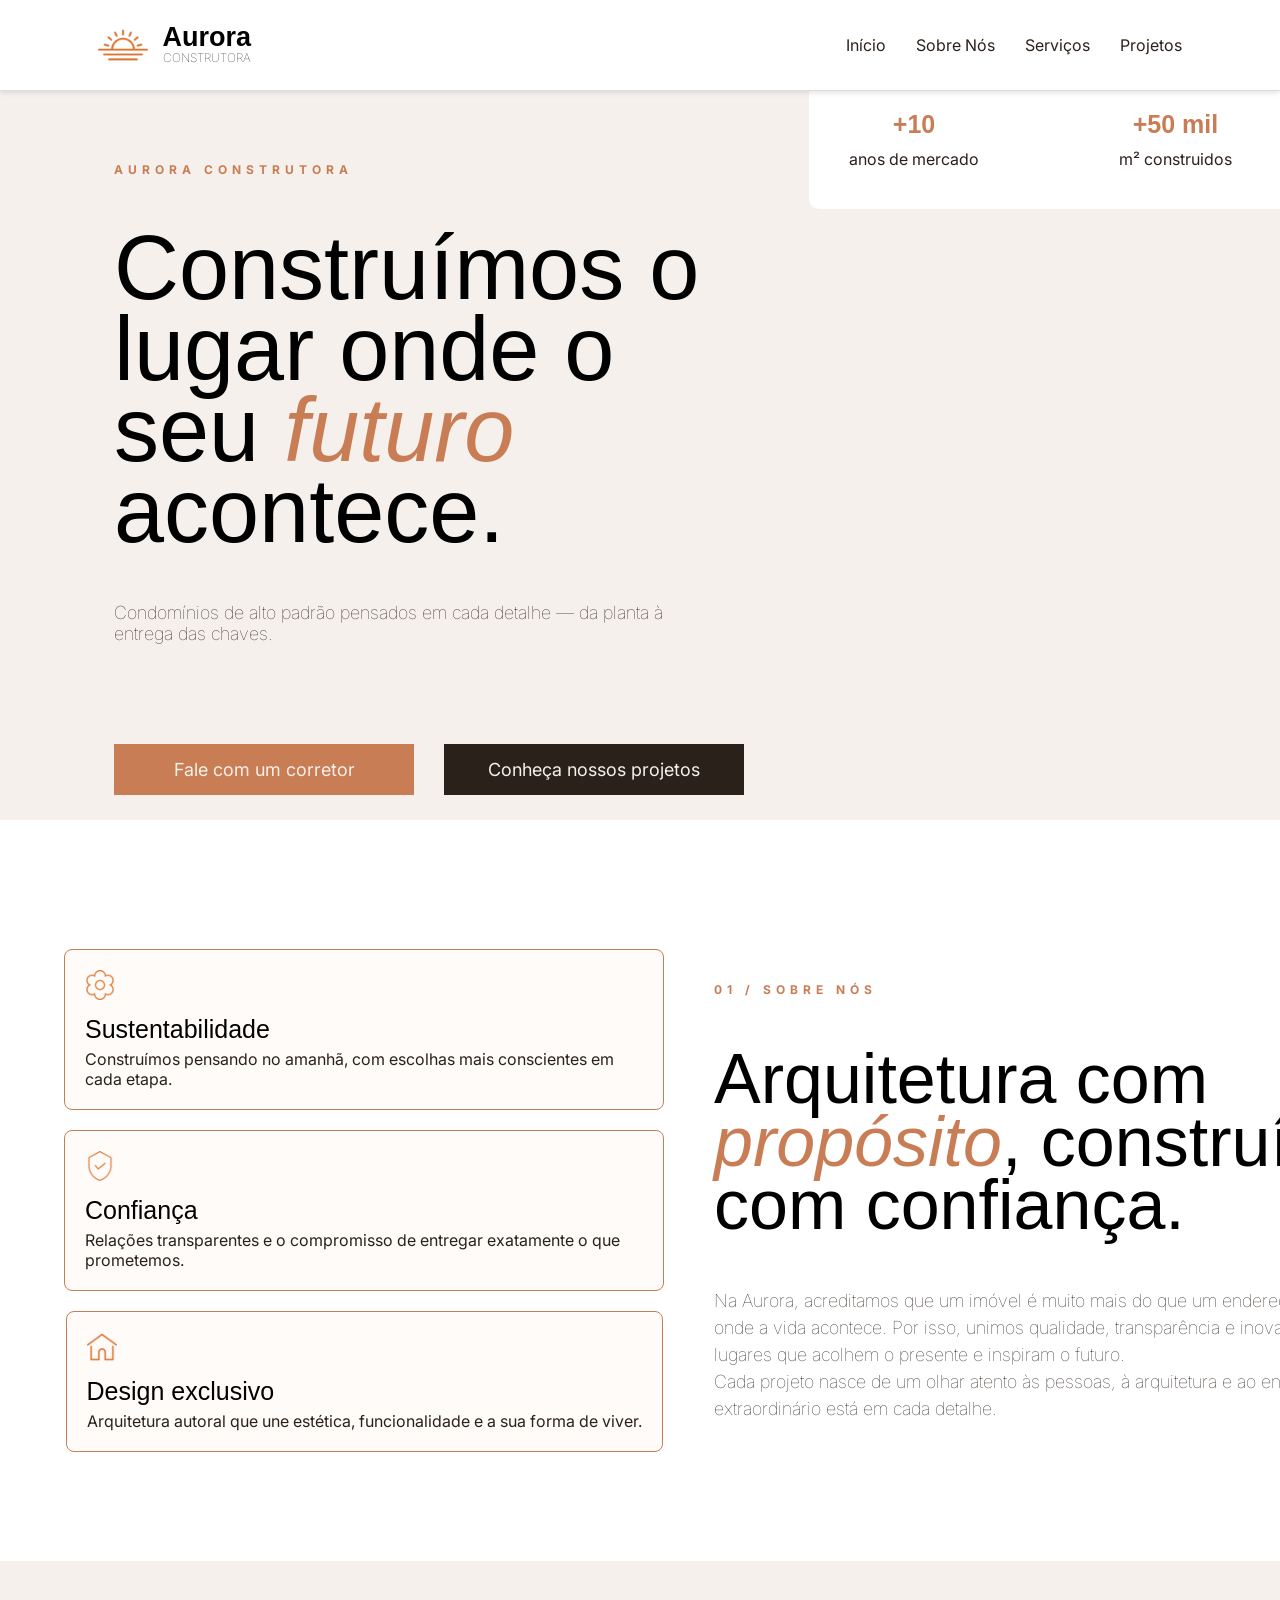
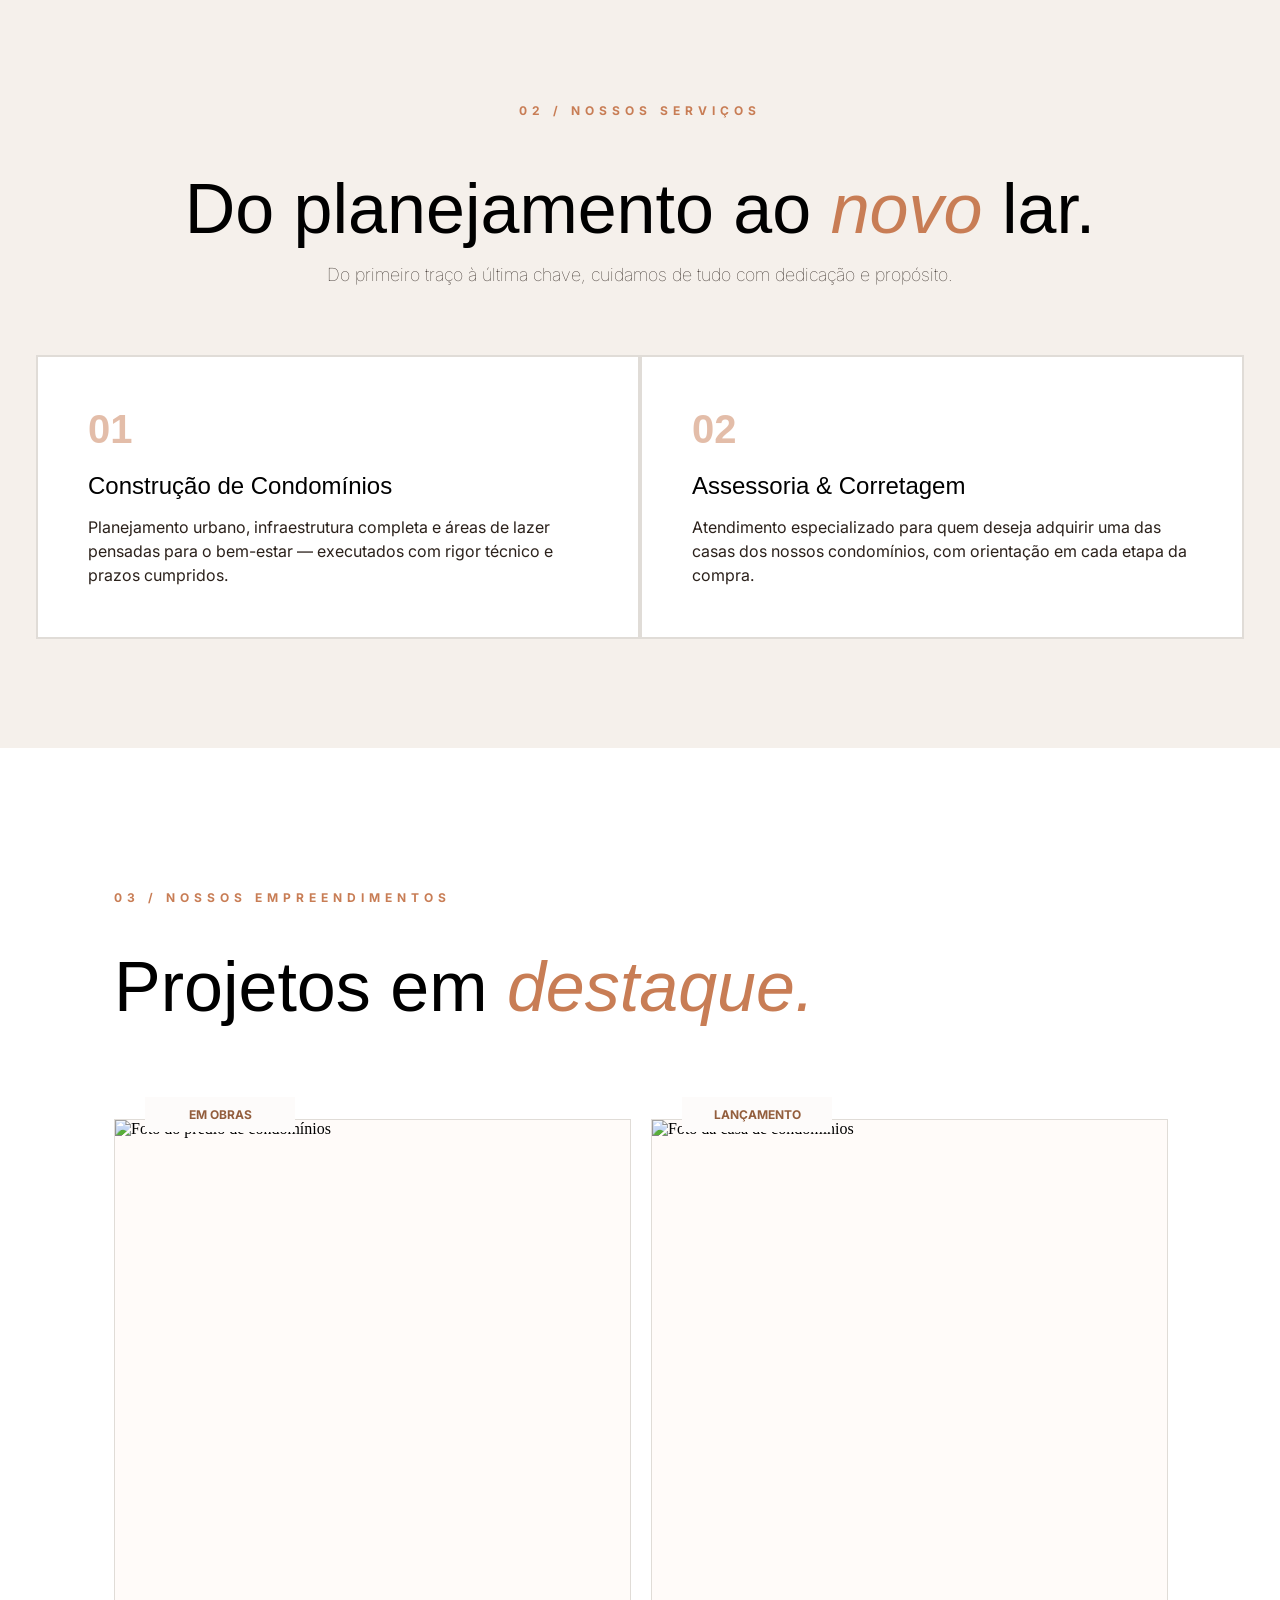
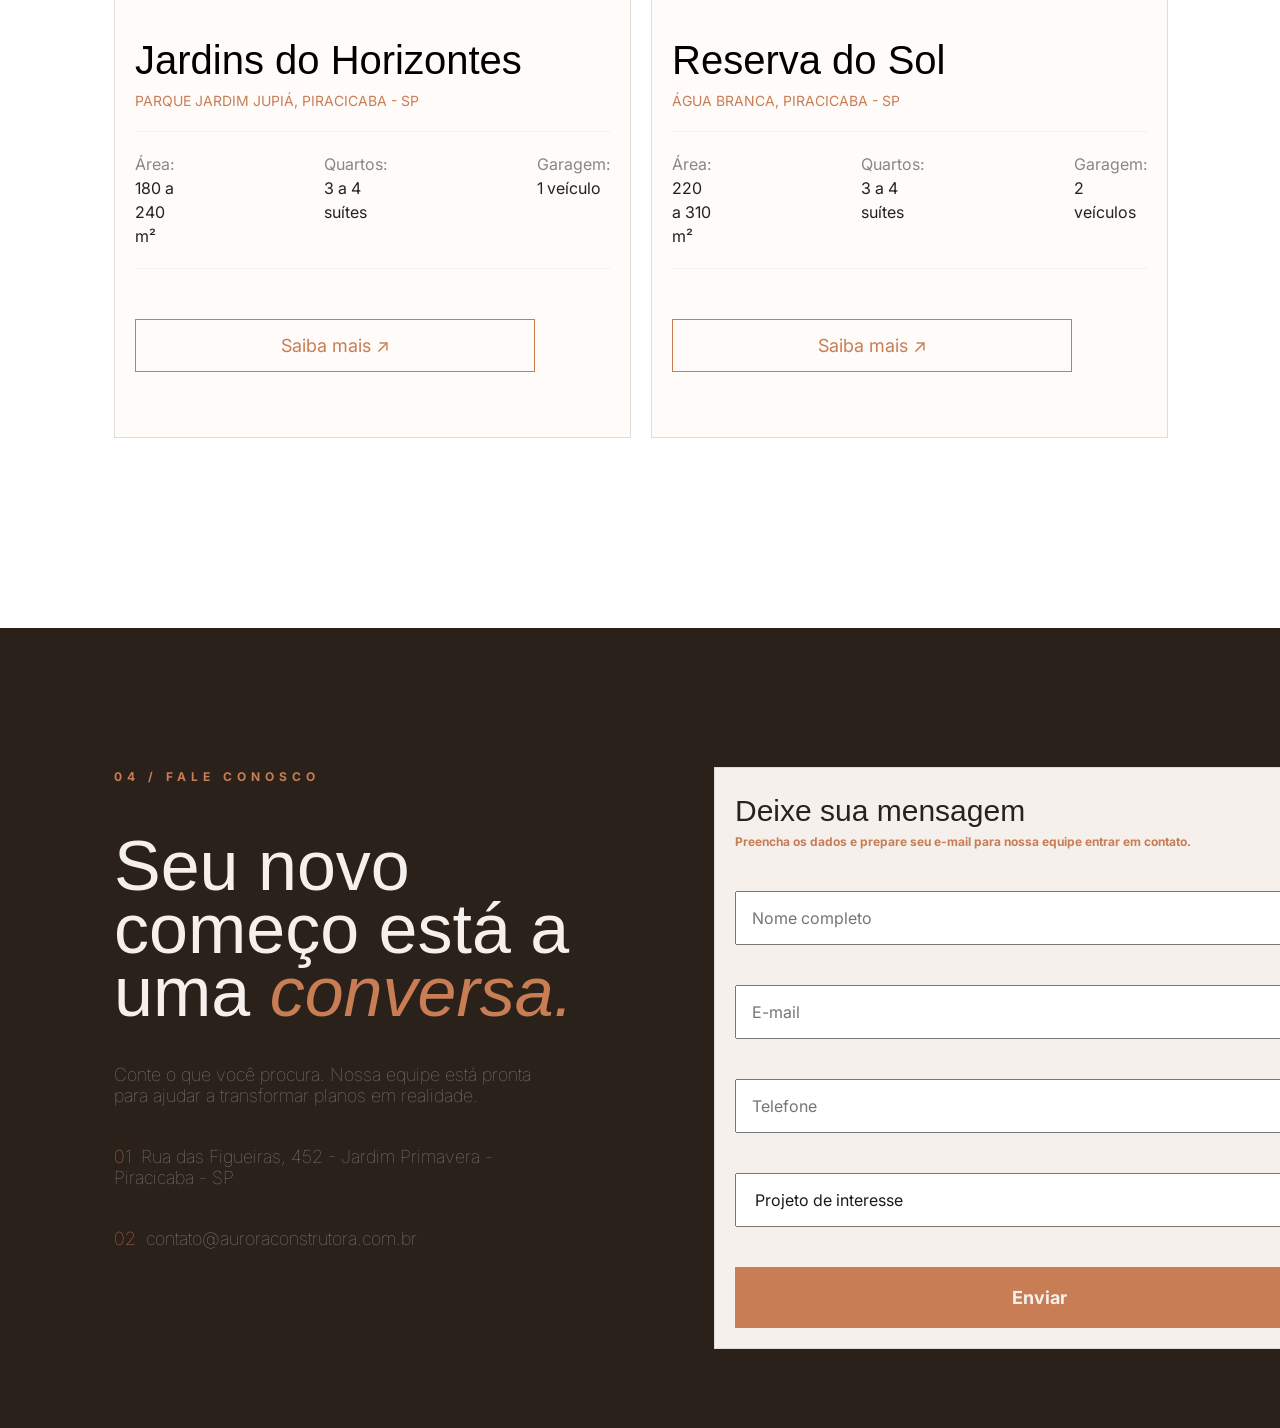
==== commit b24758e0: "finalizei o form" ====
--- a/index.html
+++ b/index.html
@@ -171,11 +171,11 @@
 
                     <input type="tel" id="telefone" name="telefone" autocomplete="tel" placeholder="Telefone" pattern="^\(\d{2}\)\s?\d{5}-\d{4}$" required >
 
-                    <input list="projetos" id="projetos" name="projetos" placeholder="Projeto de Interesse">
-                    <datalist id="projetos">
-                        <option value="Jardins do Horizonte">
-                        <option value="Reserva do Sol">
-                    </datalist>
+                    <select id="projetos">
+                        <option value=""> Projeto de interesse </option>
+                        <option value="projeto1"> Jardins do Horizonte </option>
+                        <option value="projeto2"> Reserva do Sol </option>
+                    </select>
 
                     <button class="btn-enviar" type="submit" onclick="mostrarMensagem()">Enviar</button>
                 </form>
--- a/style/index.css
+++ b/style/index.css
@@ -618,4 +618,49 @@
     display: flex;
     flex-direction: column;
     gap: 40px;
+}
+
+.container-form input,
+.container-form select{
+    padding: 15px;
+    font-family: var(--font-inter);
+    color: var(--gray-color);
+    font-size: 16px;
+}
+
+.container-form input:focus,
+.container-form select:focus{
+    border: 1.5px solid var(--contrast-color);
+    box-shadow: 0 6px 14px rgba(219, 158, 112, 0.3);
+    outline: none;
+}
+
+.container-form select {
+    color: #1a1a1a;
+}
+
+.container-form select option {
+    color: #1a1a1a;
+    background-color: #ffffff;
+}
+
+.container-form select option[value=""] {
+    color: var(--gray-color);
+}
+
+.btn-enviar{
+    padding: 20px;
+    background: var(--contrast-color);
+    border: none;
+    font-family: var(--font-inter);
+    font-weight: 700;
+    color: var(--light-brown);
+    font-size: 18px;
+    transition: transform 0.3s ease, box-shadow 0.3s ease;
+}
+
+.btn-enviar:hover{
+    cursor: pointer;
+    transform: translateY(-8px);
+    box-shadow: 0 6px 14px rgba(219, 158, 112, 0.525);
 }
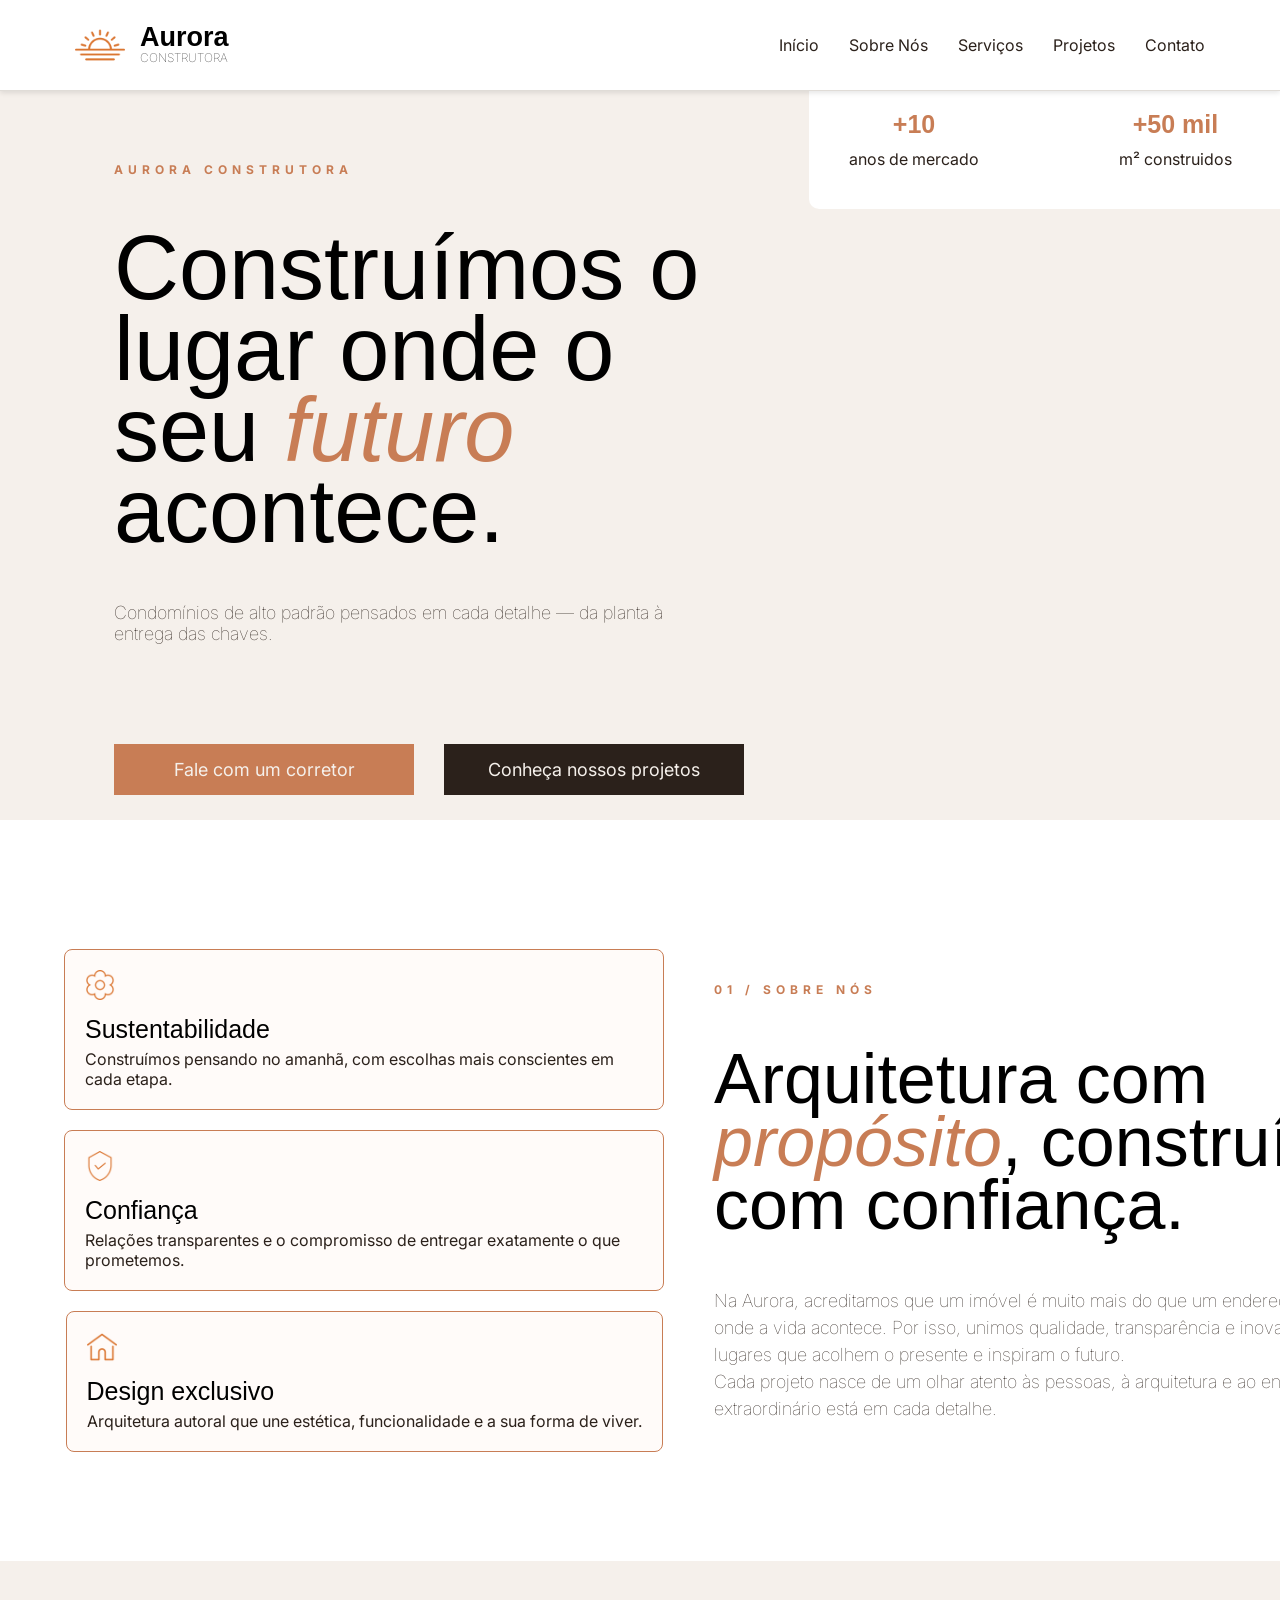
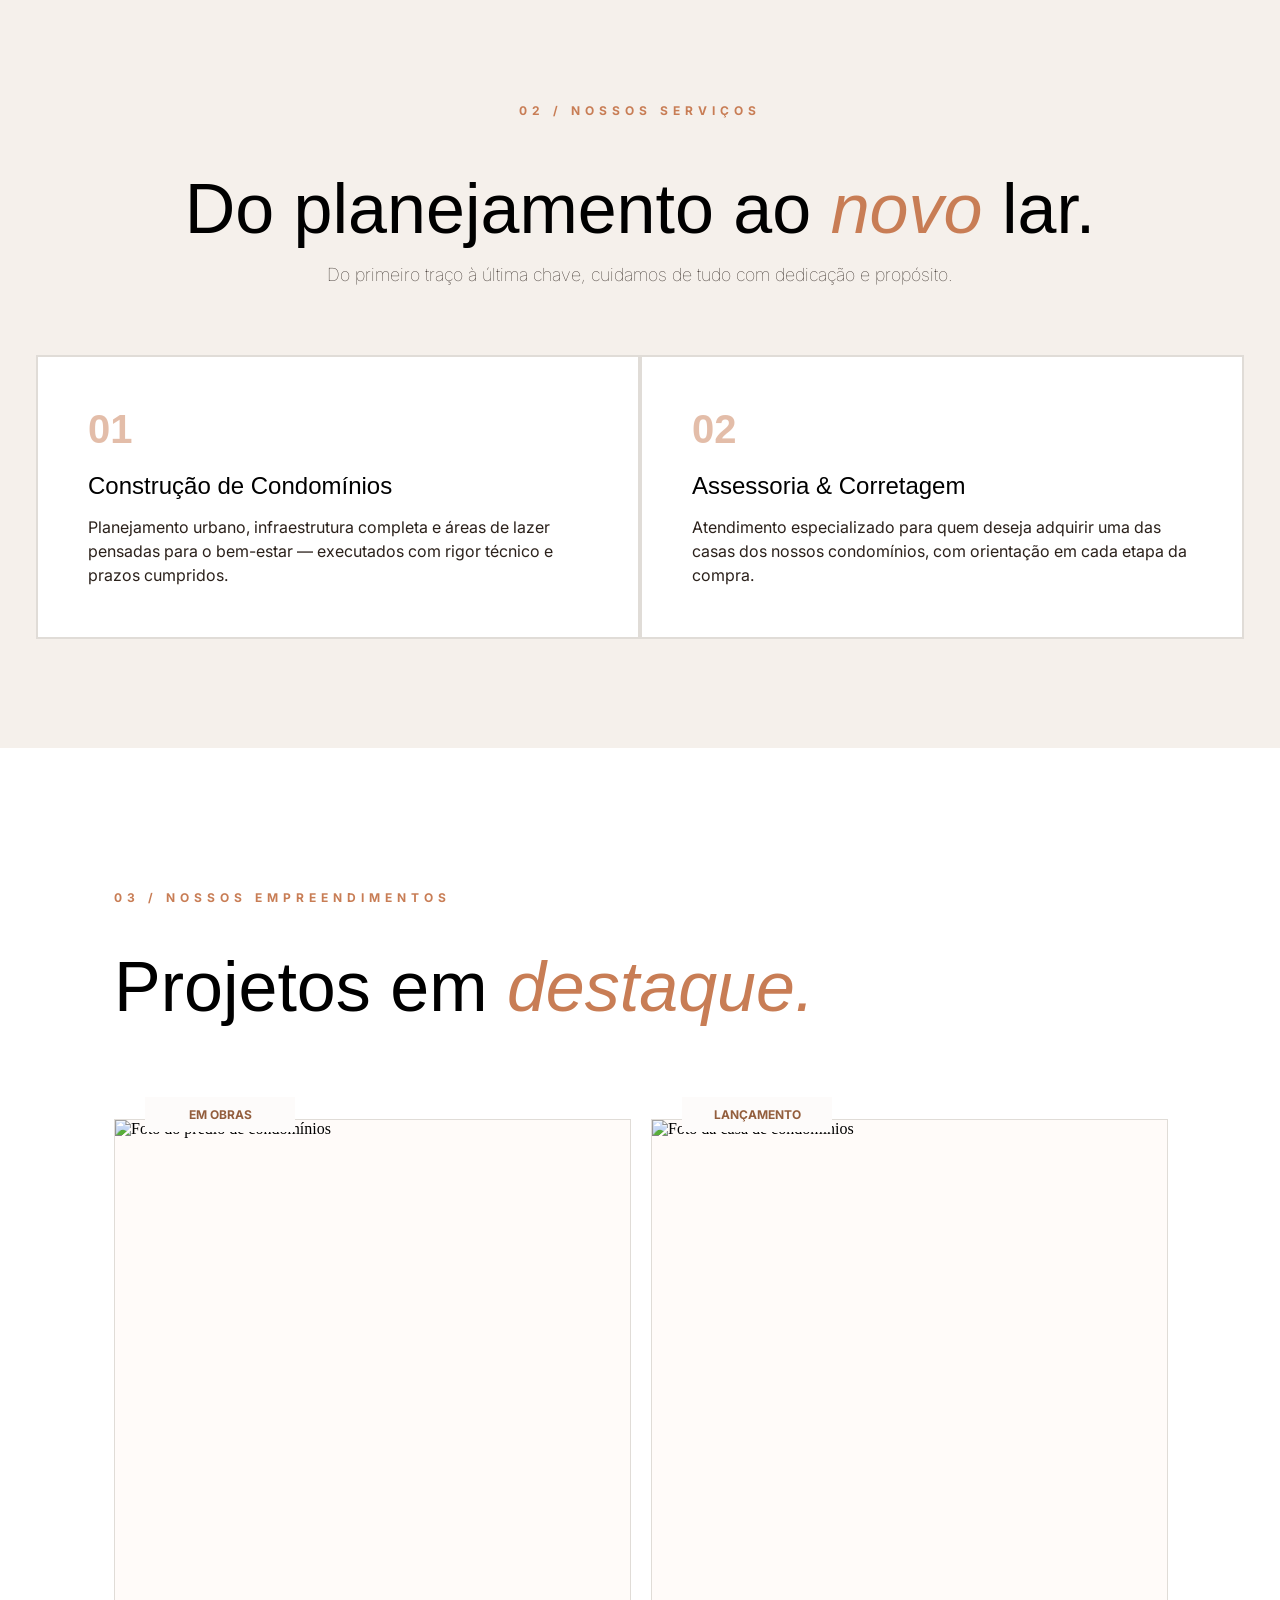
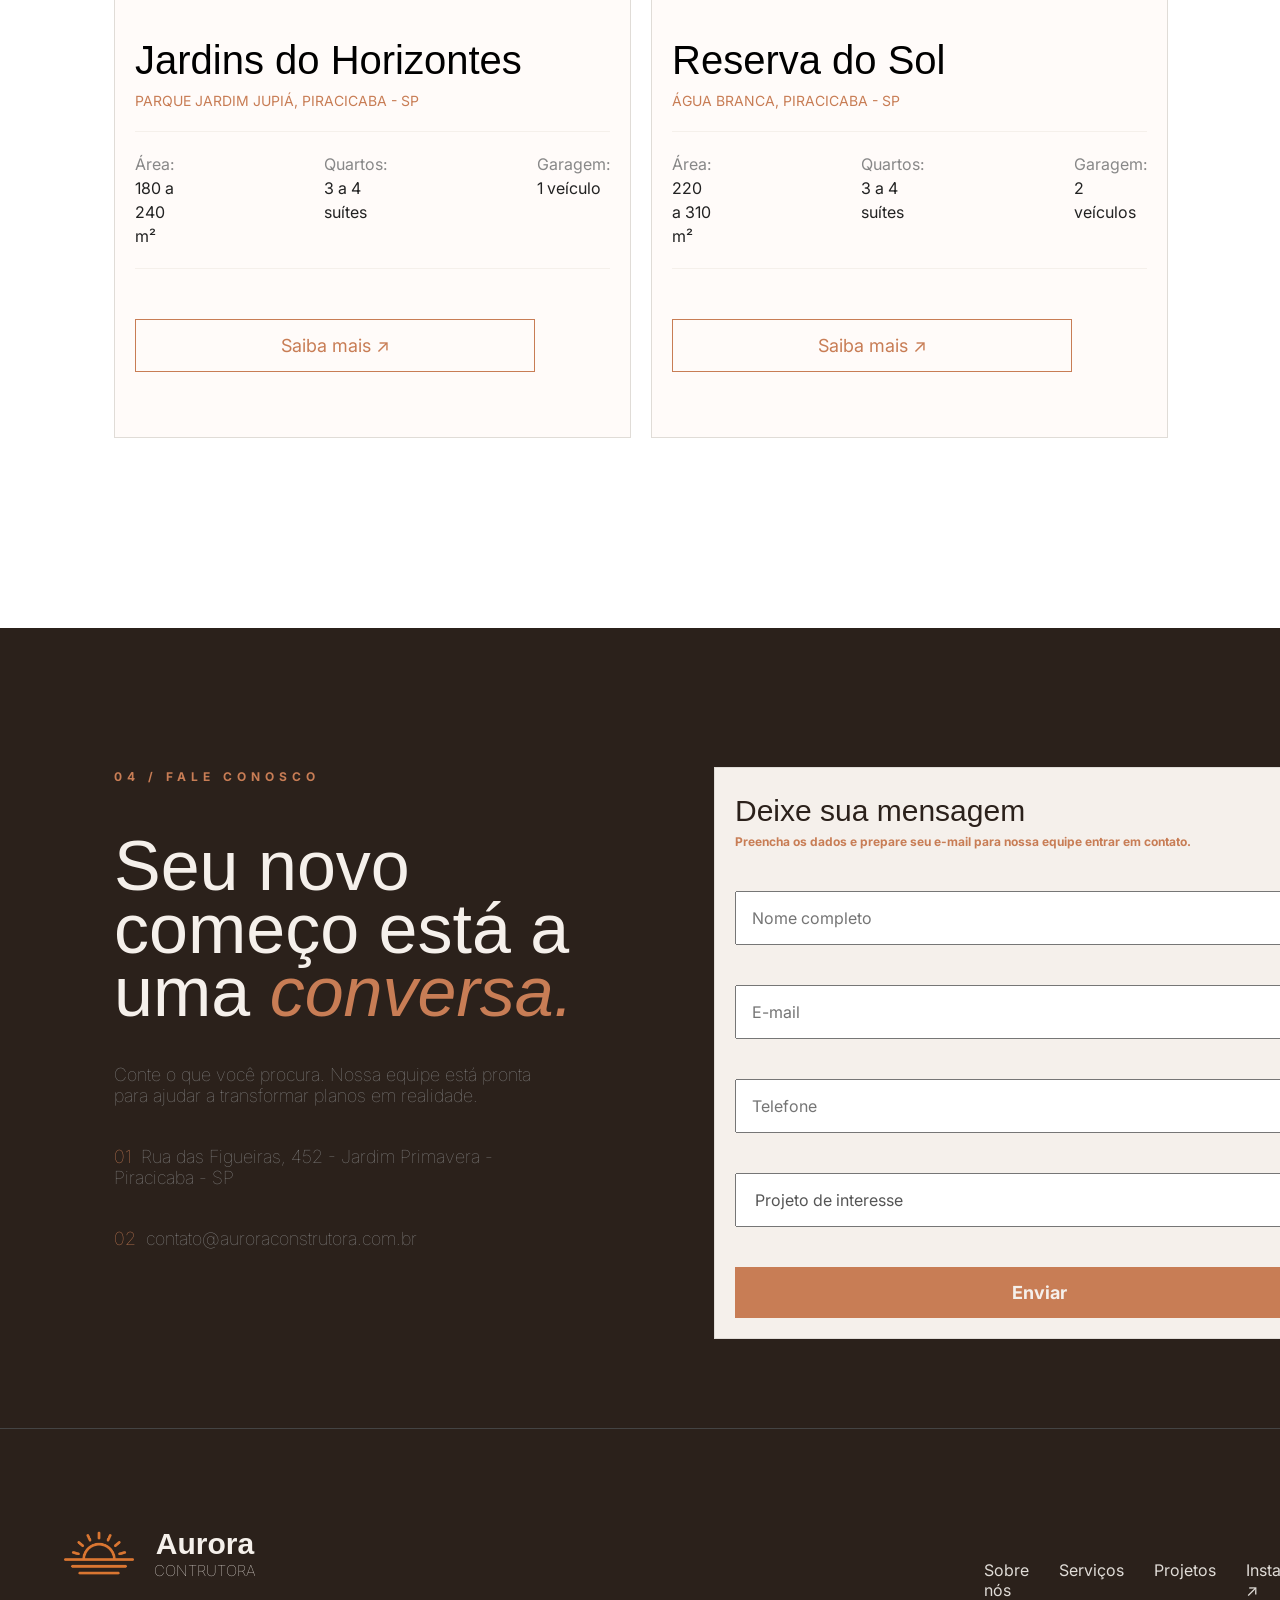
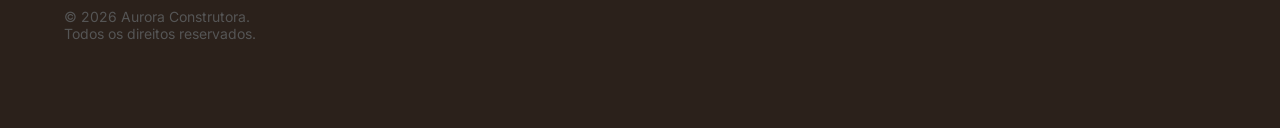
==== commit 2b1f470d: "--" ====
--- a/index.html
+++ b/index.html
@@ -22,6 +22,7 @@
                     <li><a href="#sobre">Sobre Nós</a></li>
                     <li><a href="#servicos">Serviços</a></li>
                     <li><a href="#projetos">Projetos</a></li>
+                    <li> <a href="#contato"> Contato </a></li>
                 </ul>
             </nav>
         </div>
@@ -177,11 +178,47 @@
                         <option value="projeto2"> Reserva do Sol </option>
                     </select>
 
-                    <button class="btn-enviar" type="submit" onclick="mostrarMensagem()">Enviar</button>
+                    <button class="btn-enviar" type="submit" id="enviar" onclick="mostrarMensagem()">Enviar</button>
                 </form>
             </div>
-
         </section>
     </main>
+
+    <footer>
+        <div class="container-footer-logo">
+            <div class="footer-logo">
+                <img src="./image/sunrise.png" alt="Icone de um pôr do sol">
+                <div>
+                    <h2> Aurora</h2>
+                    <p> Contrutora</p>
+                </div>
+            </div>
+            <p class="descricao"> © 2026 Aurora Construtora. Todos os direitos reservados. </p>
+        </div>
+
+
+        <div class="footer-links">
+            <nav>
+                <ul>
+                    <li> <a href="#sobre"> Sobre nós </a></li>
+                    <li> <a href="#servicos"> Serviços </a></li>
+                    <li> <a href="#projetos"> Projetos </a></li>
+                    <li> <a href="#"> Instagram ↗</a></li>
+                    <li> <a href="#"> Linkedln ↗</a></li>
+                </ul>
+            </nav>
+        </div>
+    </footer>
+
+    <script>
+        var enviar = document.getElementById('enviar');
+        enviar.addEventListener('click', mostrarMensagem); 
+
+        function mostrarMensagem(){
+            enviar.innerHTML = 'Sua mensagem foi enviada! Aguarde o retorno.';
+            enviar.style.color = '#C87D55';
+            enviar.style.background = '#2B211B';
+        }
+    </script>
 </body>
 </html>
--- a/style/index.css
+++ b/style/index.css
@@ -624,7 +624,7 @@
 .container-form select{
     padding: 15px;
     font-family: var(--font-inter);
-    color: var(--gray-color);
+    color: #555;
     font-size: 16px;
 }
 
@@ -635,12 +635,14 @@
     outline: none;
 }
 
+
+
 .container-form select {
-    color: #1a1a1a;
+    color: #555;
 }
 
 .container-form select option {
-    color: #1a1a1a;
+    color: #555;
     background-color: #ffffff;
 }
 
@@ -649,7 +651,7 @@
 }
 
 .btn-enviar{
-    padding: 20px;
+    padding: 15px;
     background: var(--contrast-color);
     border: none;
     font-family: var(--font-inter);
@@ -663,4 +665,76 @@
     cursor: pointer;
     transform: translateY(-8px);
     box-shadow: 0 6px 14px rgba(219, 158, 112, 0.525);
-}+}
+
+/* ==== Footer ==== */
+
+footer{
+    display: grid;
+    grid-template-columns: repeat(2,1fr);
+    align-items: center;
+    margin: 0px auto;
+    max-height: 300px;
+    padding: clamp(50px, 7vw, 90px) clamp(20px, 5vw, 70px);
+    gap: 45rem;
+    background: var(--dark-brown);
+    border-top: 1px solid #444;
+}
+
+.container-footer-logo{
+    display: flex;
+    flex-direction: column;
+}
+
+.container-footer-logo .descricao {
+    display: flex;
+    gap: 20px;
+    font-family: var(--font-inter);
+    color: #555;
+    width: 200px;
+    margin-top: 20px;
+    font-size: 14px;
+}
+
+.footer-logo{
+    display: flex;
+    gap: 20px;
+    align-items: center;
+    text-align: center;
+}
+
+.footer-logo img{
+    height: 70px;
+    filter: brightness(0) saturate(100%) invert(58%) sepia(21%) saturate(1915%) hue-rotate(338deg) brightness(91%) contrast(87%);
+}
+
+.footer-logo h2{
+    font-family: var(--font-playfair);
+    font-size: 30px;
+    color: var(--light-brown);
+}
+
+.footer-logo p{
+    text-transform: uppercase;
+    font-family: var(--font-inter);
+    color: var(--light-brown);
+    font-size: 15px;
+    font-weight: lighter
+}
+
+.footer-links nav ul {
+    display: flex;
+    list-style: none;
+    gap: 30px;
+}
+
+.footer-links nav ul li a {
+    color: var(--gray-color);
+    font-family: var(--font-inter);
+    font-size: 16px;
+    transition:color 0.3s ease ;
+}
+
+.footer-links nav ul li a:hover {
+    color: var(--contrast-color);
+}
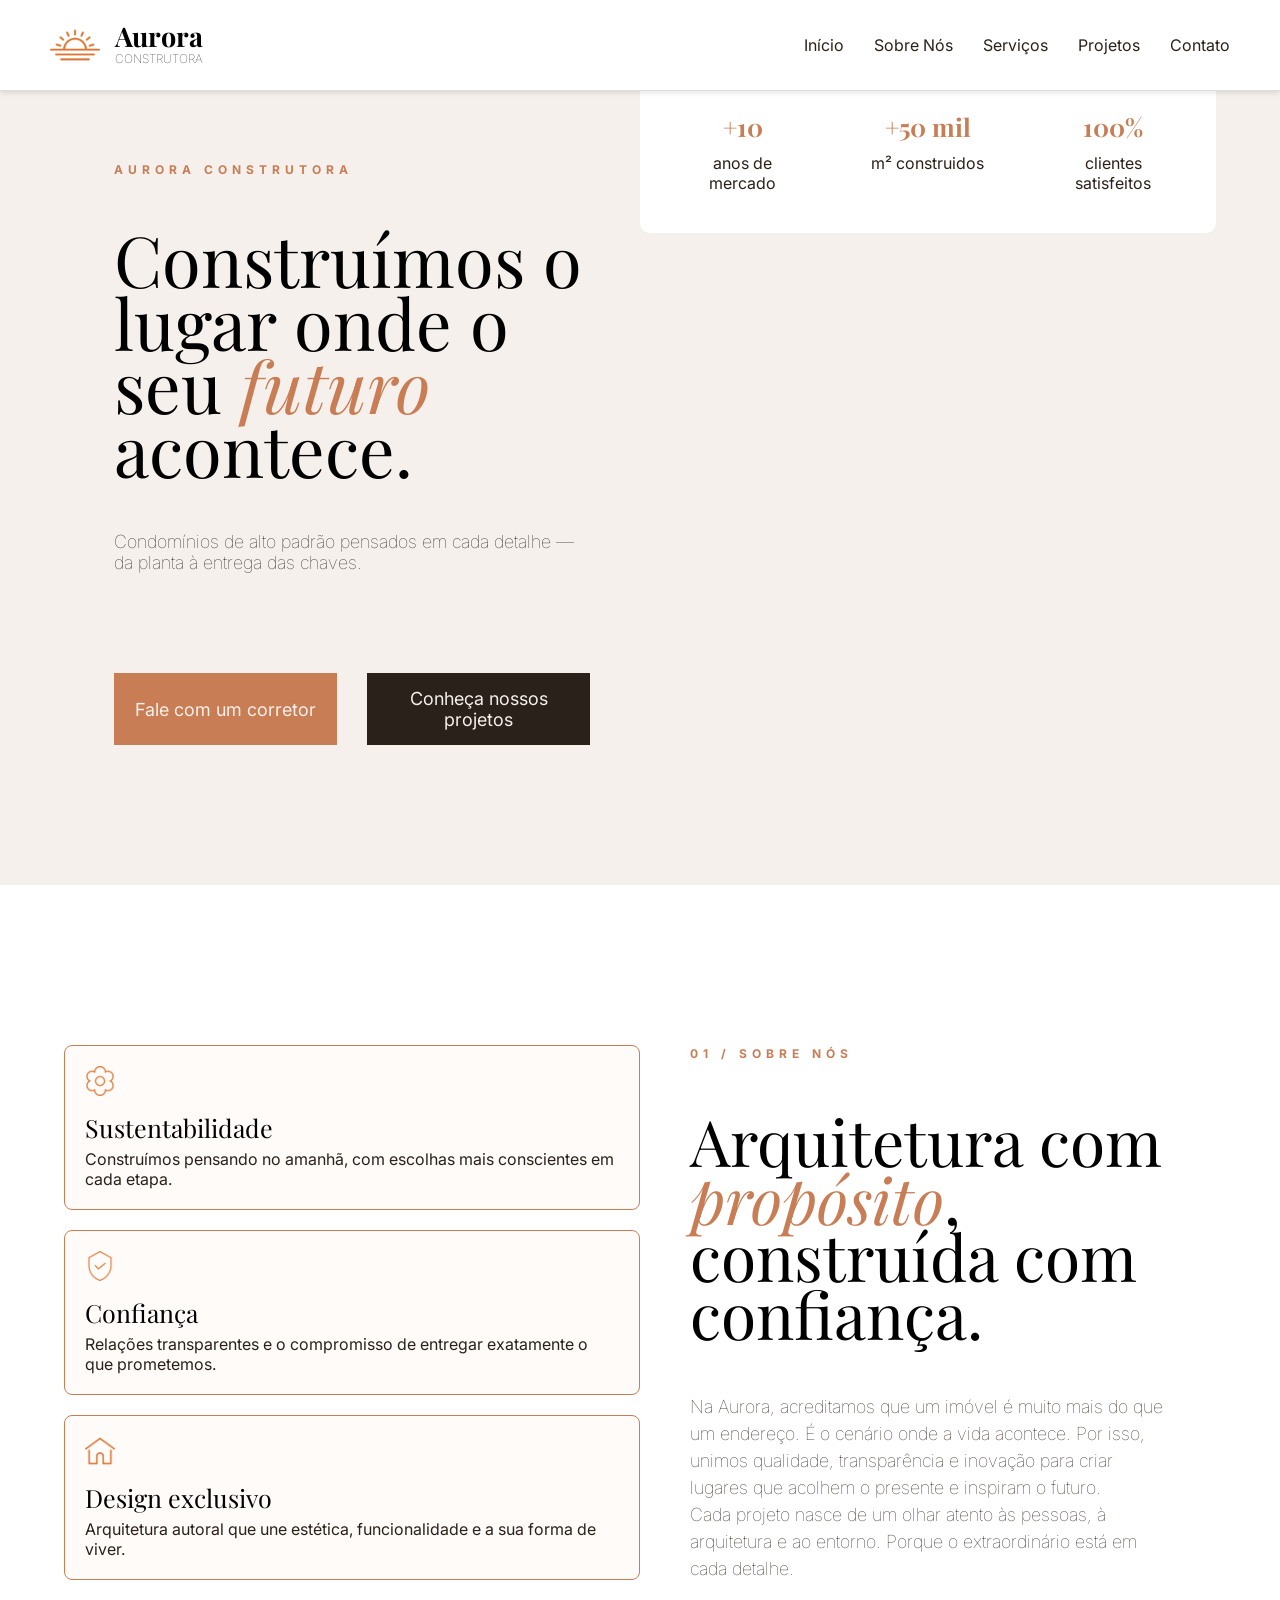
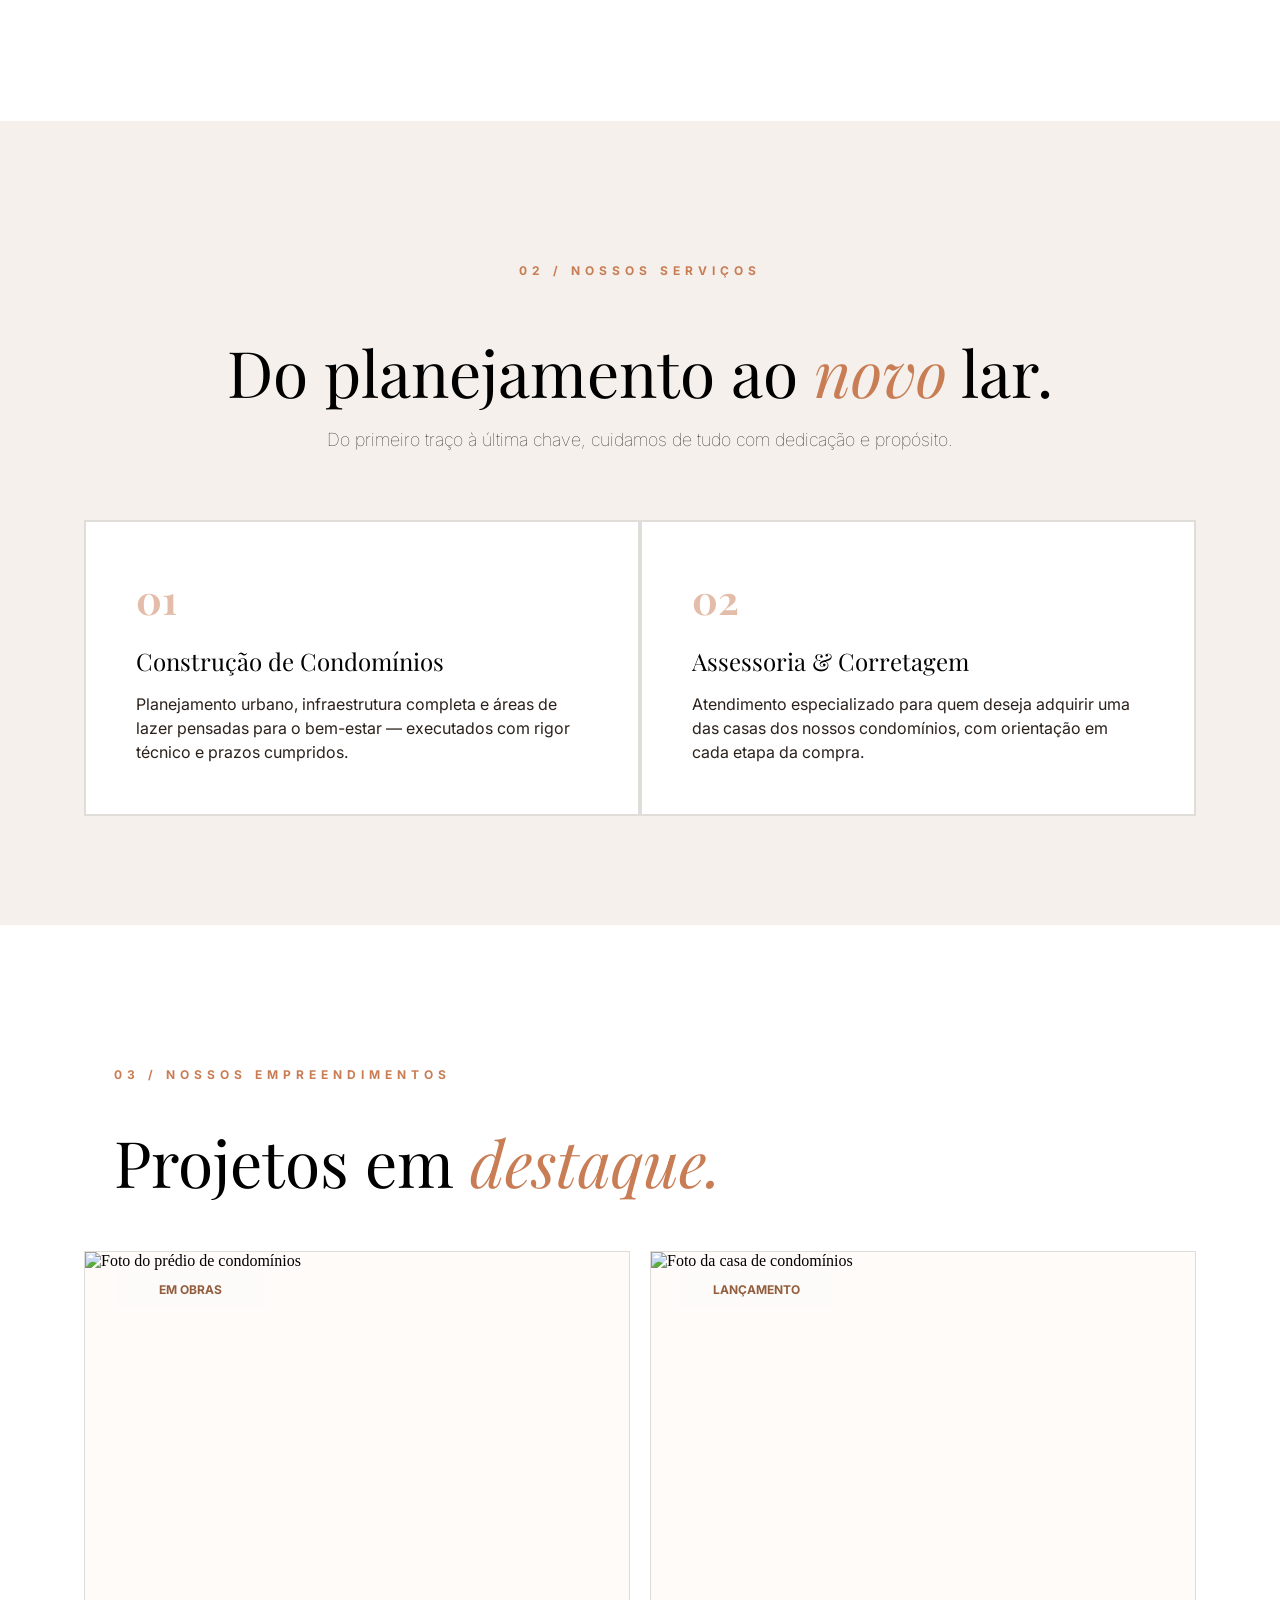
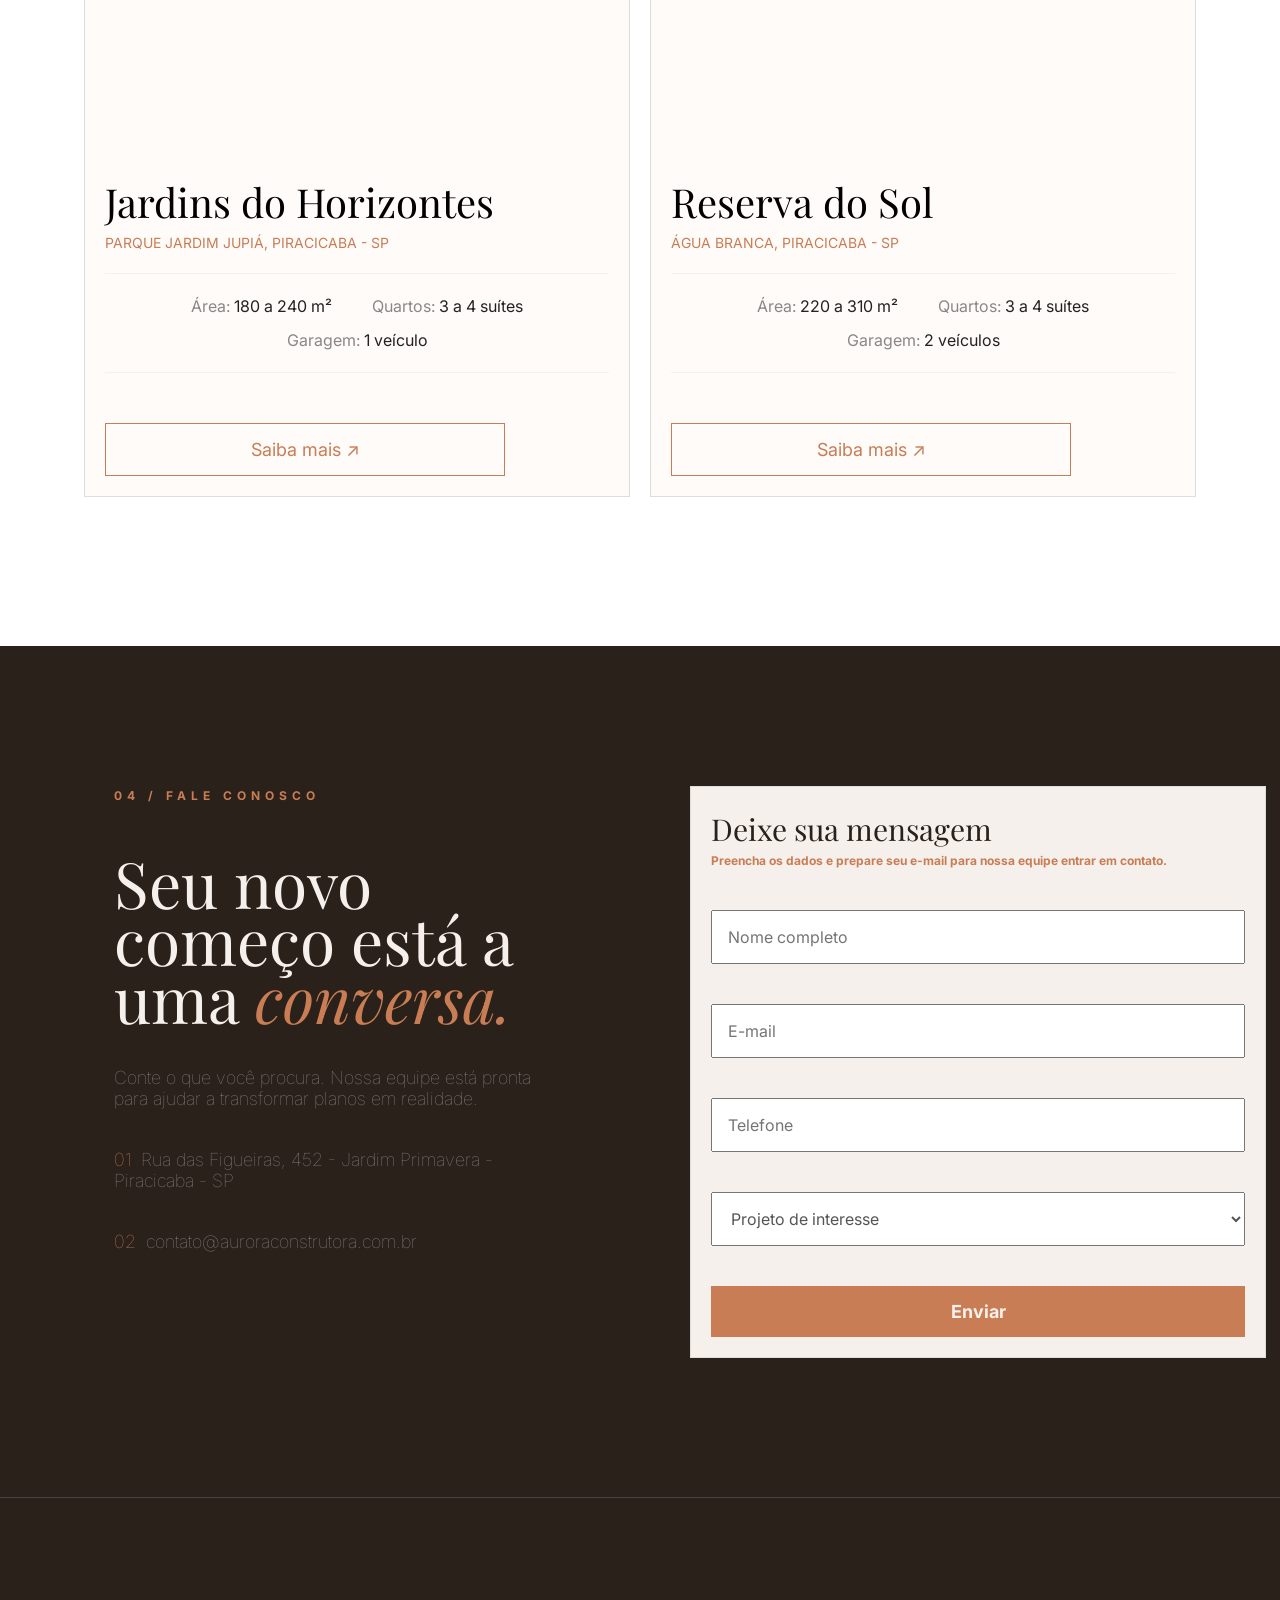
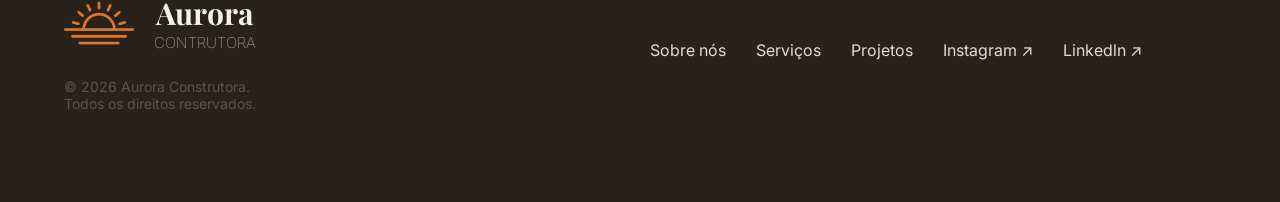
==== commit 2540a747: "fazendo a responsividade" ====
--- a/index.html
+++ b/index.html
@@ -5,15 +5,16 @@
     <meta name="viewport" content="width=device-width, initial-scale=1.0">
     <link rel="preconnect" href="https://fonts.googleapis.com" />
     <link rel="preconnect" href="https://fonts.gstatic.com" crossorigin />
-    <link href="https://fonts.googleapis.com/css2?family=Outfit:wght@300;400;500;600;700;800&family=Inter:wght@300;400;500;600&display=swap" rel="stylesheet" />
-    <link rel="stylesheet" href="../style/index.css">
-    <title>Aurora Construtora</title>
+    <link href="https://fonts.googleapis.com/css2?family=Playfair+Display:ital,wght@0,400;0,500;0,700;1,400;1,500&family=Inter:wght@300;400;500;600;700&display=swap" rel="stylesheet" />
+    <link rel="stylesheet" href="./style/index.css">
+    <link rel="shortcut icon" href="./image/sunset.png" type="image/x-icon">
+    <title>Início | Aurora Construtora</title>
 </head>
 <body>
     <header>
         <div class="container">
             <div class="logo">
-                <img src="../image/sunrise.png" alt="Logo da Aurora Construtora" />
+                <img src="./image/sunrise.png" alt="Logo da Aurora Construtora" />
                 <h2 class="titulo-logo"> Aurora <br> <span class="construtora"> Construtora </span></h2>
             </div>
             <nav>
@@ -131,9 +132,10 @@
                                 <p> <span> Quartos: </span> 3 a 4 suítes </p>
                                 <p> <span> Garagem:</span> 1 veículo</p>
                             </div>
-                            <button class="btn-saiba-mais"> <a href="#"> Saiba mais <span> ↗ </span></a> </button>
+                            <a href="./project01.html"> <button class="btn-saiba-mais"> Saiba mais <span> ↗ </span> </button> </a>
                         </div>
                     </article>
+
                     <article class="projeto">
                         <img src="https://images.unsplash.com/photo-1759355787121-eaef014a501d?w=1200&q=85&auto=format&fit=crop" alt="Foto da casa de condomínios">
                         <small> lançamento </small>
@@ -145,7 +147,7 @@
                                 <p> <span> Quartos: </span> 3 a 4 suítes </p>
                                 <p> <span> Garagem: </span> 2 veículos </p>
                             </div>
-                            <button class="btn-saiba-mais"> <a href="#"> Saiba mais <span> ↗ </span></a> </button>
+                            <a href="./project02.html"> <button class="btn-saiba-mais"> Saiba mais <span> ↗ </span> </button> </a>
                         </div>
                     </article>
                 </div>
@@ -165,20 +167,20 @@
                     <h2> Deixe sua mensagem </h2>
                     <p> Preencha os dados e prepare seu e-mail para nossa equipe entrar em contato.</p>
                 </div>
-                <form action="/salvar" method="post">
-                    <input type="text" placeholder="Nome completo" id="nome" name="nome" autocomplete="nome" required>
+                <form action="/salvar" method="post" id="formulario" onsubmit="return false;">
+                    <input type="text" placeholder="Nome completo" id="nome" name="nome" autocomplete="name" required>
 
                     <input type="email" placeholder="E-mail" id="email" name="email" autocomplete="email" required>
 
                     <input type="tel" id="telefone" name="telefone" autocomplete="tel" placeholder="Telefone" pattern="^\(\d{2}\)\s?\d{5}-\d{4}$" required >
 
-                    <select id="projetos">
+                    <select id="projeto-interesse" name="projeto">
                         <option value=""> Projeto de interesse </option>
                         <option value="projeto1"> Jardins do Horizonte </option>
                         <option value="projeto2"> Reserva do Sol </option>
                     </select>
 
-                    <button class="btn-enviar" type="submit" id="enviar" onclick="mostrarMensagem()">Enviar</button>
+                    <button class="btn-enviar" type="submit" id="enviar">Enviar</button>
                 </form>
             </div>
         </section>
@@ -212,13 +214,16 @@
 
     <script>
         var enviar = document.getElementById('enviar');
-        enviar.addEventListener('click', mostrarMensagem); 
-
-        function mostrarMensagem(){
+        var formulario = document.getElementById('formulario')
+
+        formulario.addEventListener('submit', function(event){
+            event.preventDefault();
+
             enviar.innerHTML = 'Sua mensagem foi enviada! Aguarde o retorno.';
             enviar.style.color = '#C87D55';
             enviar.style.background = '#2B211B';
-        }
+            enviar.style.boxShadow = '0 6px 14px rgba(219, 158, 112, 0.525)'
+        });
     </script>
 </body>
 </html>
--- a/style/index.css
+++ b/style/index.css
@@ -1,4 +1,3 @@
-
 :root{
     --bg-color: #FFFFFF;
     --light-brown: #F5F0EB;
@@ -58,12 +57,12 @@
 
 .container {
     display: flex;
-    justify-content: space-around;
+    justify-content: space-between;
     align-items: center;
     max-width: 1200px;
     margin: 0 auto;
     padding: 10px;
-    gap: 500px;
+    gap: 40px;
 }
 
 .logo {
@@ -449,9 +448,9 @@
 }
 
 .projeto small{
-    position: relative;
-    bottom: 57%;
-    margin-left: 30px;
+    position: absolute;
+    top: 20px;
+    left: 30px;
     text-transform: uppercase;
     font-family: var(--font-inter);
     font-size: 12px;
@@ -471,8 +470,6 @@
 }
 
 .projeto-infos{
-    position: relative;
-    bottom: 45px;
     padding: 20px;
     line-height: 1.5;
 }
@@ -518,6 +515,7 @@
     width: 400px;
     border: 1px solid var(--contrast-color);
     background: #fffbf9;
+    color: var(--contrast-color);
     font-family: var(--font-inter);
     font-size: 18px;
     transition: background 0.3s ease, transform 0.3s ease, box-shadow 0.3s ease;
@@ -536,6 +534,7 @@
     transform: translateY(-8px);
     background: var(--contrast-color);
     box-shadow: 0 6px 14px rgba(219, 158, 112, 0.3);
+    color: var(--light-brown);
 }
 
 /* ==== Seção: Contato ==== */
@@ -738,3 +737,333 @@
 .footer-links nav ul li a:hover {
     color: var(--contrast-color);
 }
+
+/* === Responsivo: Notebook === */
+
+@media (max-width: 1500px) {
+    html{
+        scroll-padding-top: 100px;
+    }
+
+    .contato,
+    footer{
+        max-height: none;
+    }
+
+    .container-texto4 h1{
+        width: 100%;
+        max-width: 500px;
+        font-size: clamp(40px, 5vw, 70px);
+    }
+
+    .container-texto4 p{
+        width: 100%;
+        max-width: 450px;
+    }
+
+    .container-form{
+        width: 100%;
+        max-width: 650px;
+    }
+
+    footer{
+        gap: 20px;
+    }
+
+    .footer-links nav ul{
+        flex-wrap: wrap;
+        gap: 15px 30px;
+    }
+
+    .hero,
+    .sobre,
+    .servicos,
+    .projetos{
+        max-height: none;
+    }
+
+    .container-texto h1{
+        font-size: clamp(40px, 5.5vw, 90px);
+    }
+
+    .container-texto p{
+        width: 100%;
+        max-width: 600px;
+    }
+
+    .container-bnts .btn-contato,
+    .container-bnts .btn-projetos{
+        width: 100%;
+        max-width: 300px;
+    }
+
+    .container-card{
+        width: 100%;
+        max-width: 800px;
+        margin-left: 0;
+        gap: 20px;
+        justify-content: space-between;
+    }
+
+    .container-card .card{
+        flex: 1;
+    }
+
+    .container-valores{
+        width: 100%;
+        max-width: 600px;
+    }
+
+    .container-texto1 h1,
+    .container-texto2 h1,
+    .container-texto3 h1{
+        font-size: clamp(36px, 5vw, 70px);
+    }
+
+    .container-texto1 p{
+        width: 100%;
+        max-width: 700px;
+    }
+
+    .servico{
+        width: 100%;
+        max-width: 700px;
+    }
+
+    .servico p{
+        width: 100%;
+        max-width: 500px;
+    }
+
+    .container-projetos{
+        margin: 60px 20px;
+    }
+
+    .projeto-metricas{
+        flex-wrap: wrap;
+        gap: 10px 40px;
+    }
+
+    .btn-saiba-mais{
+        width: 100%;
+        max-width: 400px;
+    }
+}
+
+/* === Responsivo: Tablet === */
+
+@media (max-width: 1200px) {
+    .hero,
+    .sobre{
+        grid-template-columns: 1fr;
+    }
+
+    .container-conteudo{
+        margin: 20px 0 40px;
+    }
+
+    .container-valores{
+        margin: 0 auto 40px;
+    }
+
+    .container-texto1,
+    .container-texto2,
+    .container-texto3{
+        margin: 20px 0;
+    }
+
+    .container-servicos{
+        flex-direction: column;
+        align-items: center;
+        gap: 20px;
+    }
+
+    .container-projetos{
+        flex-direction: column;
+        margin: 40px 0;
+    }
+
+    .contato,
+    footer{
+        grid-template-columns: 1fr;
+    }
+
+    .container-texto4{
+        margin: 20px 0;
+    }
+
+    .container-form{
+        margin: 20px 0;
+    }
+
+    footer{
+        gap: 30px;
+    }
+}
+
+/* === Responsivo: Cabeçalho === */
+
+@media (max-width: 900px) {
+    header{
+        position: sticky;
+        padding: 5px;
+    }
+
+    html{
+        scroll-padding-top: 130px;
+    }
+
+    .container{
+        flex-direction: column;
+        gap: 10px;
+        padding: 5px 10px;
+    }
+
+    .logo img{
+        height: 40px;
+    }
+
+    .titulo-logo{
+        font-size: 22px;
+    }
+
+    .container nav ul{
+        flex-wrap: wrap;
+        justify-content: center;
+        gap: 10px 20px;
+    }
+
+    .container nav ul li a{
+        font-size: 14px;
+    }
+}
+
+/* === Responsivo: Celular === */
+
+@media (max-width: 700px) {
+    .hero,
+    .sobre,
+    .servicos,
+    .projetos{
+        padding: 40px 20px;
+    }
+
+    .container-texto h1,
+    .container-texto1 h1,
+    .container-texto2 h1,
+    .container-texto3 h1{
+        margin-top: 30px;
+    }
+
+    .container-texto p,
+    .container-texto1 p{
+        font-size: 16px;
+        margin-top: 30px;
+    }
+
+    .container-bnts{
+        flex-direction: column;
+        gap: 15px;
+        margin-top: 40px;
+    }
+
+    .container-bnts .btn-contato,
+    .container-bnts .btn-projetos{
+        max-width: none;
+    }
+
+    .container-card{
+        padding: 10px;
+        bottom: 20px;
+    }
+
+    .container-card .card{
+        padding: 5px;
+    }
+
+    .container-card .card h2{
+        font-size: 20px;
+    }
+
+    .container-card .card p{
+        font-size: 13px;
+    }
+
+    .servico{
+        padding: 25px;
+    }
+
+    .servico h1{
+        font-size: 32px;
+    }
+
+    .projeto img{
+        height: 260px;
+    }
+
+    .projeto small{
+        top: 15px;
+        left: 15px;
+    }
+
+    .projeto-infos h1{
+        font-size: 28px;
+    }
+
+    .projeto-infos h2{
+        font-size: 12px;
+    }
+
+    .projeto-metricas{
+        flex-direction: column;
+        align-items: flex-start;
+        gap: 5px;
+    }
+
+    .btn-saiba-mais{
+        max-width: none;
+        margin-top: 30px;
+    }
+
+    .contato,
+    footer{
+        padding: 40px 20px;
+    }
+
+    .container-texto4 h1{
+        margin-top: 30px;
+    }
+
+    .container-texto4 p{
+        font-size: 16px;
+        margin-top: 25px;
+    }
+
+    .container-form{
+        padding: 15px;
+    }
+
+    .container-form .texto{
+        margin-bottom: 25px;
+    }
+
+    .container-form form{
+        gap: 25px;
+    }
+
+    .btn-enviar{
+        font-size: 16px;
+    }
+
+    .container-footer-logo .descricao{
+        width: 100%;
+    }
+
+    .footer-logo img{
+        height: 50px;
+    }
+
+    .footer-links nav ul{
+        gap: 15px 20px;
+    }
+}
